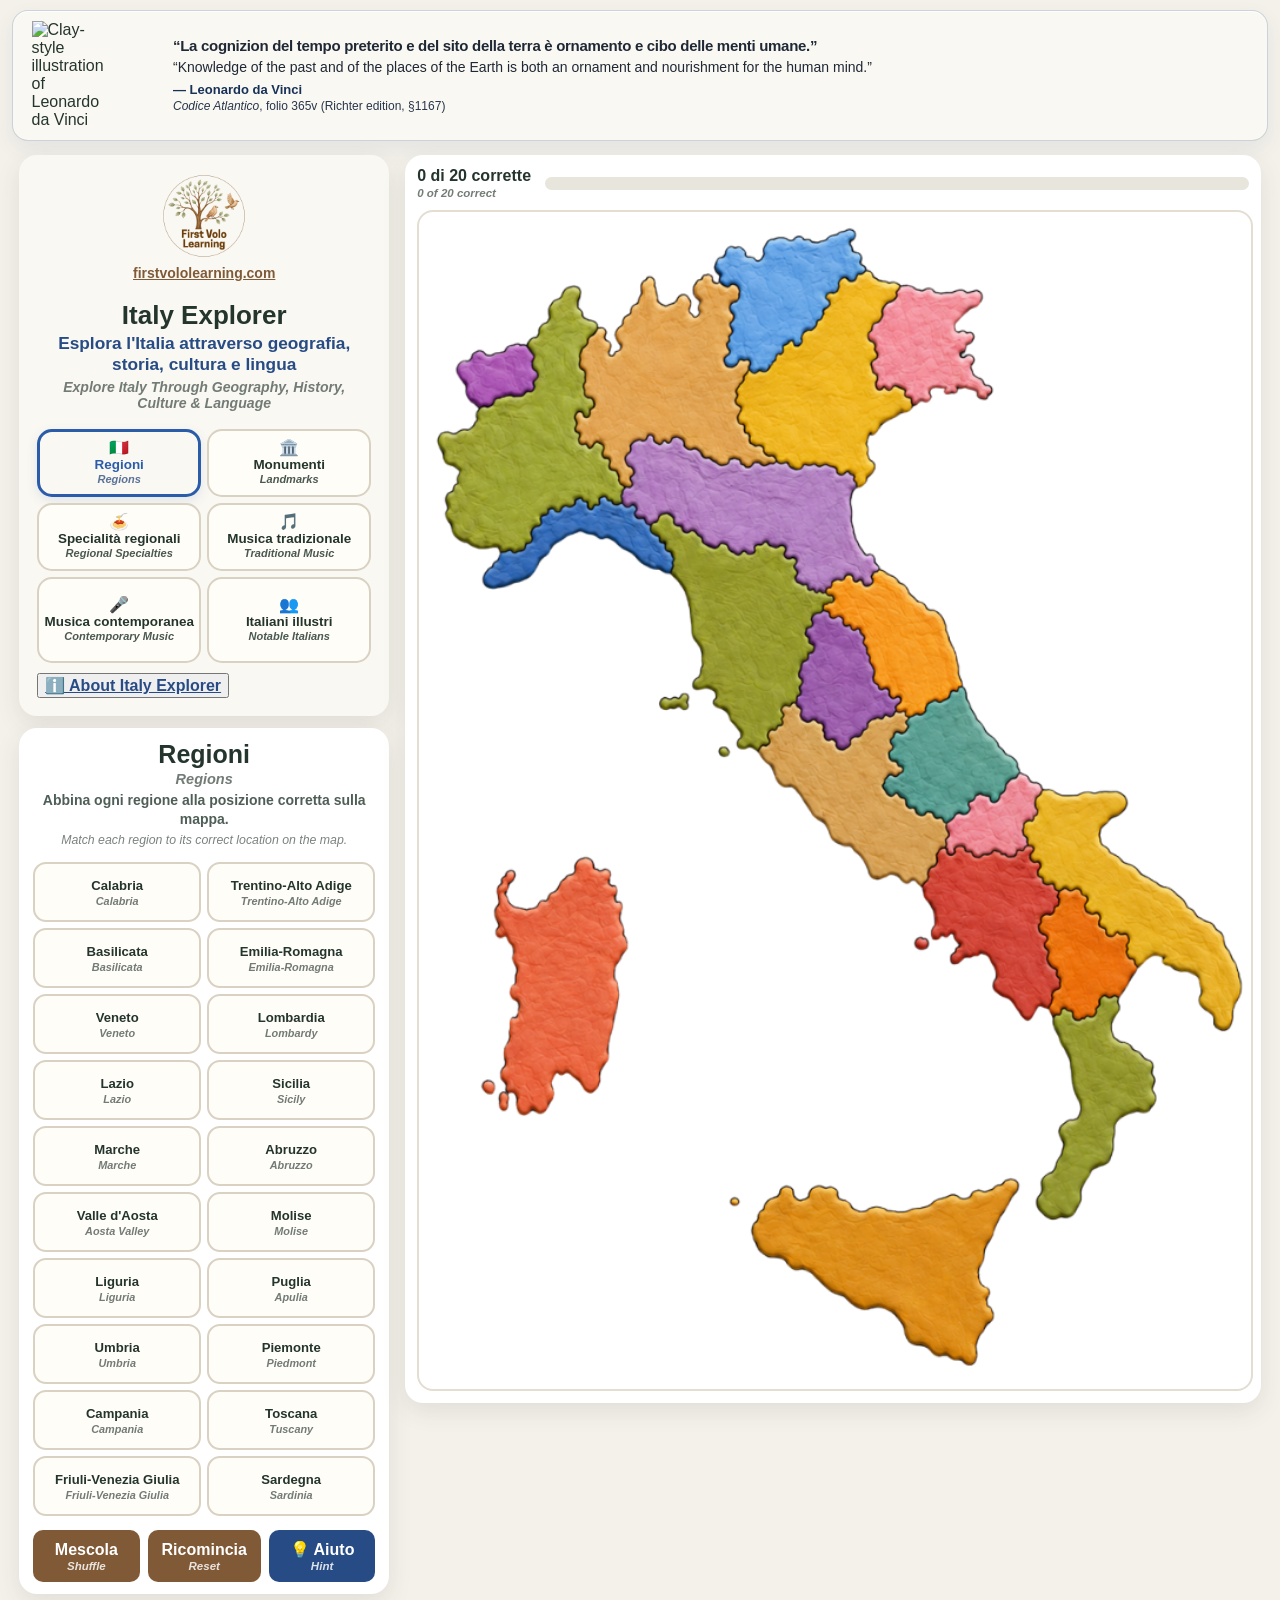
==== index.html @ c2f668a0 "Improve About modal and add new Italy Explorer landmarks" ====
<!DOCTYPE html>
<html lang="en">
<head>
  <meta charset="UTF-8">

  <meta
    name="viewport"
    content="width=device-width, initial-scale=1.0"
  >

<title>Italy Explorer</title>

  <link rel="stylesheet" href="style.css">
</head>

<body>

  <!-- Leonardo da Vinci Quote -->

  <section
    class="leonardo-quote"
    aria-labelledby="leonardoQuoteAuthor"
  >

    <div class="leonardo-quote-image">
      <img
        src="assets/quote/quote.png"
        alt="Clay-style illustration of Leonardo da Vinci"
      >
    </div>

    <blockquote class="leonardo-quote-text">

      <p class="leonardo-quote-italian">
        “La cognizion del tempo preterito e del sito della terra è ornamento e cibo delle menti umane.”
      </p>

      <p class="leonardo-quote-english">
        “Knowledge of the past and of the places of the Earth is both an ornament and nourishment for the human mind.”
      </p>

      <footer class="leonardo-quote-source">

        <cite id="leonardoQuoteAuthor">
          — Leonardo da Vinci
        </cite>

        <span>
          <em>Codice Atlantico</em>, folio 365v
          <span class="richter-reference">
            (Richter edition, §1167)
          </span>
        </span>

      </footer>

    </blockquote>

  </section>

  <main class="activity-layout">

    <aside class="control-panel">

      <header class="page-header">

        <img
          src="icons/logo.png"
          alt="First Volo Learning"
          class="logo"
        >

        <a
          href="https://firstvololearning.com"
          target="_blank"
          rel="noopener noreferrer"
          class="website-link"
        >
          firstvololearning.com
        </a>

<h1>Italy Explorer</h1>

<p class="subtitle">
<strong>Esplora l'Italia attraverso geografia, storia, cultura e lingua</strong>
<span>Explore Italy Through Geography, History, Culture &amp; Language</span>
</p>

        <div
          class="mode-buttons"
          aria-label="Scegli un'attività / Choose an activity"
        >

          <button
            class="mode-button active"
            data-mode="regions"
            type="button"
          >
            <span class="mode-icon" aria-hidden="true">🇮🇹</span>
            <strong>Regioni</strong>
            <span class="english-support">Regions</span>
          </button>

          <button
            class="mode-button"
            data-mode="landmarks"
            type="button"
          >
            <span class="mode-icon" aria-hidden="true">🏛️</span>
            <strong>Monumenti</strong>
            <span class="english-support">Landmarks</span>
          </button>

          <button
            class="mode-button"
            data-mode="foods"
            type="button"
          >
            <span class="mode-icon" aria-hidden="true">🍝</span>
            <strong>Specialità regionali</strong>
            <span class="english-support">Regional Specialties</span>
          </button>

          <button
  class="mode-button"
  data-mode="music"
  type="button"
>
<span class="mode-icon" aria-hidden="true">🎵</span>
  <strong>
    Musica tradizionale
  </strong>

  <span class="english-support">
    Traditional Music
  </span>
</button>

<a
  class="mode-button"
  href="contemporary-music.html"
>
<span class="mode-icon" aria-hidden="true">🎤</span>
  <strong>
    Musica contemporanea
  </strong>

  <span class="english-support">
    Contemporary Music
  </span>
</a>

          <a
  class="mode-button"
  href="people.html"
>
            <span class="mode-icon" aria-hidden="true">👥</span>
            <strong>Italiani illustri</strong>
            <span class="english-support">Notable Italians</span>
          </a>

        </div>
<button
  id="aboutButton"
  class="about-link"
  type="button"
>
  ℹ️ About Italy Explorer
</button>
      </header>

      <section class="name-panel">

        <h2 id="panelHeading">
          <strong>Regioni</strong>
          <span>Regions</span>
        </h2>

        <p
          id="instructions"
          class="instructions"
        >
          <strong>Abbina ogni regione alla posizione corretta sulla mappa.</strong>
          <span>Match each region to its correct location on the map.</span>
        </p>

        <div
          id="musicIntroduction"
          class="music-introduction"
          hidden
        >
          <span class="music-introduction-icon">🎵</span>

          <p>
<strong>
  Clicca su un italiano illustre per scoprire la sua regione,
  il suo ambito e i suoi contributi.
</strong>

<span>
  Click a notable Italian to learn about their region,
  field, and contributions.
</span>          </p>
        </div>

        <div
          id="cultureBox"
          class="culture-box"
          hidden
        >

          <div class="culture-title">
            🇮🇹 Focus regionale
            <span>Regional Spotlight</span>
          </div>

          <div
            id="cultureRegion"
            class="culture-region"
          >
          </div>

          <div class="culture-item">

            <div class="culture-item-heading">
              <span class="culture-bullet">•</span>

              <strong>
                Storia e cultura
                <span>Historic &amp; Cultural Highlight</span>
              </strong>
            </div>

            <div
              id="cultureHighlight"
              class="culture-highlight"
            >
            </div>

          </div>

          <div
            id="cultureLanguageSection"
            class="culture-item"
            hidden
          >

            <div class="culture-item-heading">
              <span class="culture-bullet">•</span>

              <strong>
                Lingue e dialetti
                <span>Languages &amp; Dialects</span>
              </strong>
            </div>

            <div
              id="cultureLanguage"
              class="culture-language"
            >
            </div>

          </div>

        </div>
<div
  id="tourismLinkSection"
  class="tourism-link-section"
  hidden
>

  <a
    id="tourismLink"
    class="tourism-link"
    href="#"
    target="_blank"
    rel="noopener noreferrer"
  >
    <strong id="tourismLinkItalian"></strong>
    <span id="tourismLinkEnglish"></span>
    <span aria-hidden="true">↗</span>
  </a>

  <a
    id="featuredArticleLink"
    class="tourism-link"
    href="#"
    target="_blank"
    rel="noopener noreferrer"
    hidden
  >
    <strong id="featuredArticleItalian">
      Leggi l'articolo
    </strong>

    <span id="featuredArticleEnglish">
      Read the featured article
    </span>

    <span aria-hidden="true">↗</span>
  </a>

  <small>
    Siti ufficiali del turismo
    <span>Official tourism resources</span>
  </small>

</div>
        <div
          id="regionCards"
          class="region-cards"
        >
        </div>

        <div
          id="gameButtons"
          class="button-row"
        >

          <button
            id="shuffleButton"
            type="button"
          >
            <strong>Mescola</strong>
            <span>Shuffle</span>
          </button>

          <button
            id="resetButton"
            type="button"
          >
            <strong>Ricomincia</strong>
            <span>Reset</span>
          </button>

          <button
            id="hintButton"
            class="hint-button"
            type="button"
          >
            <strong>💡 Aiuto</strong>
            <span>Hint</span>
          </button>

        </div>

      </section>

    </aside>

    <section class="map-panel">

      <div
        id="progressRow"
        class="progress-row"
      >

        <span id="progressText">
          <strong>0 di 20 corrette</strong>
          <span>0 of 20 correct</span>
        </span>

        <div class="progress-track">

          <div
            id="progressFill"
            class="progress-fill"
          >
          </div>

        </div>

      </div>

      <div
        id="mapBoard"
        class="map-board"
      >

        <img
          id="italyMap"
          src="assets/maps/italy.png"
          alt="Mappa delle regioni d'Italia / Map of the regions of Italy"
        >

        <div
          id="dropZones"
          class="drop-zones"
        >
        </div>

      </div>

    </section>

  </main>

  <div
    id="completionMessage"
    class="completion-message"
    hidden
  >

    <div class="completion-card">

      <div class="celebration">
        🎉
      </div>

      <h2>Fantastico!</h2>

      <p id="completionText">
        <strong>Hai trovato tutte le 20 regioni d'Italia!</strong>
        <span>You matched all 20 Italian regions!</span>
      </p>

      <button
        id="playAgainButton"
        type="button"
      >
        <strong>Gioca ancora!</strong>
        <span>Play Again</span>
      </button>

    </div>

  </div>

  <div
    id="musicModal"
    class="music-modal"
    role="dialog"
    aria-modal="true"
    aria-labelledby="musicModalRegion"
    hidden
  >

    <div class="music-modal-card">

      <button
        id="musicModalClose"
        class="music-modal-close"
        type="button"
        aria-label="Chiudi / Close music window"
      >
        ×
      </button>

<div class="music-modal-eyebrow">
  Musica tradizionale e popolare d'Italia
  <span>Traditional &amp; Folk Music of Italy</span>
</div>

      <h2 id="musicModalRegion"></h2>

      <div
        id="musicSongList"
        class="music-song-list"
      >
      </div>

      <p class="music-link-note">
        <strong>YouTube si apre in una nuova scheda. Gli insegnanti devono controllare i contenuti collegati prima di condividerli con gli studenti.</strong>
        <span>YouTube opens in a new tab. Teachers should preview linked content before sharing it with students.</span>
      </p>

    </div>

  </div>

  <div
    id="confettiContainer"
    class="confetti-container"
    aria-hidden="true"
  >
  </div>
<div
  id="aboutModal"
  class="about-modal"
  role="dialog"
  aria-modal="true"
  aria-labelledby="aboutModalTitle"
  hidden
>

  <div class="about-card">

    <button
      id="closeAbout"
      class="about-close"
      type="button"
      aria-label="Close"
    >
      ×
    </button>

    <h2 id="aboutModalTitle">
      🇮🇹 About Italy Explorer
    </h2>
<p>
  <strong>Italy Explorer</strong> is an interactive bilingual educational website that brings Italy to life through geography, history, culture, language, regional specialties, landmarks, music, notable people, and authentic tourism resources.
</p>

<h3>🗺️ Region Match</h3>

<p>
  Students drag each Italian region to its correct location on the map.
</p>

<p>
<strong>Need a little help?</strong> Select a region card and use the <strong>💡 Hint</strong> button to reveal a geographic clue.
</p>

<p><strong>After each correct match, students explore:</strong></p>

<ul>
  <li>Regione / Region</li>
  <li>Storia e cultura / Historic &amp; Cultural Highlight</li>
  <li>Lingue e dialetti / Languages &amp; Dialects</li>
  <li>Risorse ufficiali del turismo / Official Tourism Resources</li>
  <li>Articolo in evidenza / Featured Travel Article</li>
</ul>

<h3>🏛️ Landmarks</h3>

<p>
  Students match iconic Italian landmarks and natural wonders to the regions where they are located.
</p>

<p>
  Some regions feature multiple places to discover, including famous monuments and remarkable natural wonders.
</p>

<p>
  <strong>Need a little help?</strong> Select a landmark card and use the <strong>💡 Hint</strong> button to reveal the region where it is located.
</p>

<p><strong>After each correct match, students explore:</strong></p>

<ul>
  <li>Luogo di interesse / Place of Interest</li>
  <li>Storia e cultura / Historic &amp; Cultural Highlight</li>
  <li>Lingue e dialetti / Languages &amp; Dialects</li>
  <li>Sito ufficiale del turismo / Official Tourism Website</li>
</ul>

<h3>🍝 Regional Specialties</h3>

<p>
  Students match authentic regional foods to the regions where they originated.
</p>

<p>
  <strong>Need a little help?</strong> Select a specialty card and use the <strong>💡 Hint</strong> button to reveal the region where it originated.
</p>

<p><strong>After each correct match, students explore:</strong></p>

<ul>
  <li>Specialità regionale / Regional Specialty</li>
  <li>Storia e cultura / Historic &amp; Cultural Highlight</li>
  <li>Lingue e dialetti / Languages &amp; Dialects</li>
  <li>Risorse ufficiali sul cibo e turismo / Official Food &amp; Tourism Resources</li>
</ul>

<h3>🎵 Traditional Music</h3>

<p>
  Students select a region to explore its musical traditions.
</p>

<p><strong>Each region includes:</strong></p>

<ul>
  <li>Canzone tradizionale / Traditional Song</li>
  <li>Registrazione consigliata / Featured Recording</li>
  <li>Breve descrizione culturale / Brief Cultural Description</li>
  <li>Link YouTube / YouTube Links</li>
</ul>

<h3>🎤 Contemporary Music</h3>

<p>
Students discover contemporary artists from different Italian regions and explore today's Italian music scene.
</p>

<p><strong>Each artist includes:</strong></p>

<ul>
  <li>Artista / Artist</li>
  <li>Canzone / Song</li>
  <li>Breve descrizione / Brief Description</li>
  <li>Link YouTube / YouTube Links</li>
</ul>

<h3>👥 Notable Italians</h3>

<p>
  Students discover influential Italians from science, art, literature, music, sports, politics, and more.
</p>

<p><strong>Each profile includes:</strong></p>

<ul>
  <li>Nome / Name</li>
  <li>Regione / Region</li>
  <li>Ambito / Field</li>
  <li>Breve descrizione / Brief Description</li>
</ul>
<hr>

<h3>Created by First Volo Learning</h3>

<p>
Italy Explorer was designed to help learners explore the diversity of Italy's 20 regions through interactive bilingual activities that connect geography, language, history, culture, music, regional specialties, authentic tourism resources, and featured travel articles.</p>

<p>
 <strong>Note:</strong> Illustrations of landmarks, landscapes, and notable people are artistic interpretations intended for educational purposes and may not depict exact appearances or proportions.

</p>
  🌐
  <a
    href="https://firstvololearning.com"
    target="_blank"
    rel="noopener noreferrer"
  >
    firstvololearning.com
  </a>
</p>

<p>
  Version 1.0 • © First Volo Learning
</p>
  </div>

</div>

<div
  id="hintModal"
  class="hint-modal"
  role="dialog"
  aria-modal="true"
  aria-labelledby="hintModalTitle"
  hidden
>
  <div class="hint-modal-card">
    <button
      id="closeHintModal"
      class="hint-modal-close"
      type="button"
      aria-label="Chiudi / Close hint"
    >
      ×
    </button>

    <h2 id="hintModalTitle">
      💡 Aiuto
      <span>Hint</span>
    </h2>

    <p id="hintItalian"></p>
    <p id="hintEnglish" class="hint-english"></p>
  </div>
</div>

<script src="data/italy-data.js"></script>
<script src="script.js"></script>

</body>
</html>
---- style.css ----
Library
/
First Volo Learning
/
style.css


Library
/
style.css



* {
  box-sizing: border-box;
}

body {
  margin: 0;
  min-height: 100vh;
  font-family: Arial, Helvetica, sans-serif;
  color: #24352d;
  background: #f4f1ea;
}

button {
  font: inherit;
}

/* =========================
   Main layout
   ========================= */

.activity-layout {
  display: grid;
  grid-template-columns: 370px minmax(700px, 1fr);
  align-items: start;
  gap: 16px;
  width: min(1500px, 97%);
  margin: 12px auto;
}

.control-panel {
  display: flex;
  flex-direction: column;
  gap: 12px;
}

/* =========================
   Branding
   ========================= */

.page-header {
  padding: 16px 18px 18px;
  border-radius: 18px;
  background: #faf8f2;
  box-shadow: 0 8px 24px rgba(48, 54, 49, 0.1);
  text-align: left;
}

.page-header h1 {
  margin: 0 0 8px;
  font-size: clamp(26px, 2vw, 35px);
  line-height: 0.92;
  font-weight: 800;
}

.logo {
  display: block;
  width: 90px;
  margin: 0 auto 4px;
}

.subtitle {
  margin: 0 0 18px;
  color: #4f5e57;
  font-size: 1.05rem;
}

.website-link {
  position: relative;
  z-index: 5;
  display: block;
  width: fit-content;
  margin: 0 auto 20px;
  color: #805936;
  font-size: 14px;
  font-weight: 700;
  line-height: 1.2;
  text-decoration: underline;
}

.website-link:visited {
  color: #805936;
}

.website-link:hover {
  color: #65442a;
}

/* =========================
   Panels
   ========================= */

.map-panel,
.name-panel {
  min-width: 0;
  border-radius: 18px;
  background: white;
  box-shadow: 0 8px 24px rgba(48, 54, 49, 0.1);
}

.map-panel {
  padding: 12px;
}

.name-panel {
  padding: 12px 14px;
}

/* =========================
   Activity mode buttons
   ========================= */

.mode-buttons {
  display: grid;
  grid-template-columns: repeat(2, minmax(0, 1fr));
  gap: 6px;
  width: 100%;
}

.mode-button {
  min-width: 0;
  padding: 8px 4px;
  border: 2px solid #d9d1c2;
  border-radius: 15px;
  background: #fffdf8;
  color: #24352d;
  cursor: pointer;
  font-size: 0.84rem;
  font-weight: 800;
  white-space: nowrap;
}

.mode-button:hover {
  background: #eef4ff;
  border-color: #2A5CAA;
  transform: translateY(-1px);
}

.mode-button.active {
  background: #faf8f2 !important;
  border: 3px solid #2A5CAA !important;
  color: #2A5CAA !important;

  box-shadow: 0 4px 12px rgba(42, 92, 170, 0.12);
}

.mode-button.active .mode-icon {
  color: #2A5CAA !important;
}

.mode-button.active .english-support {
  color: #5a7299 !important;
  opacity: 1;
}

.mode-button.active .english-support {
  color: #5a7299;
  opacity: 1;
}
.mode-button {
  display: flex;
  align-items: center;
  justify-content: center;
  text-decoration: none;
}
/* =========================
   Progress bar
   ========================= */

.progress-row {
  display: flex;
  align-items: center;
  gap: 14px;
  margin-bottom: 10px;
  font-weight: 700;
}

.progress-track {
  flex: 1;
  height: 13px;
  overflow: hidden;
  border-radius: 999px;
  background: #e7e5dc;
}

.progress-fill {
  width: 0;
  height: 100%;
  border-radius: inherit;
  background: #5f8f6f;
  transition: width 0.3s ease;
}

/* =========================
   Map
   ========================= */

.map-board {
  position: relative;
  width: 100%;
  overflow: hidden;
  border: 2px solid #e4ded2;
  border-radius: 16px;
  background: white;
}

.map-board > img {
  display: block;
  width: 100%;
  height: auto;
  user-select: none;
  pointer-events: none;
}

.drop-zones {
  position: absolute;
  inset: 0;
}

.drop-zone {
  position: absolute;
  width: 8.5%;
  aspect-ratio: 1;
  transform: translate(-50%, -50%);
  border: 3px dashed transparent;
  border-radius: 50%;
  transition:
    background 0.2s ease,
    border-color 0.2s ease,
    transform 0.2s ease;
}
/* Larger targets for Landmark mode */

.map-board.landmarks-mode .drop-zone {
  width: 12.5%;
}
.drop-zone.drag-over {
  border-color: #315f45;
  background: rgba(89, 147, 107, 0.24);
  transform: translate(-50%, -50%) scale(1.12);
}

.drop-zone.correct {
  border: 3px solid #4f9565;
  background: rgba(80, 158, 103, 0.22);
}

.placed-label {
  position: absolute;
  left: 50%;
  top: 50%;
  max-width: 145px;
  transform: translate(-50%, -50%);
  padding: 5px 8px;
  border: 2px solid #315c44;
  border-radius: 9px;
  background: rgba(255, 255, 255, 0.94);
  box-shadow: 0 3px 8px rgba(0, 0, 0, 0.16);
  color: #234632;
  font-size: clamp(8px, 0.85vw, 12px);
  font-weight: 800;
  line-height: 1.1;
  text-align: center;
  pointer-events: none;
}
.drop-zone.correct {
  display: flex;
  flex-wrap: wrap;
  justify-content: center;
  align-items: center;
  gap: 3px;
}

.placed-landmark {
  position: static;
  transform: none;
  object-fit: contain;
  pointer-events: none;
}

.placed-landmark:first-child {
  flex: 0 0 100%;
  width: 68%;
}

.placed-landmark:not(:first-child) {
  width: 44%;
  margin-top: -14px;
}

/* =========================
   Activity content panel
   ========================= */

.name-panel h2 {
  margin: 0 0 4px;
  text-align: center;
  font-size: 25px;
}

.instructions {
  margin: 0 0 14px;
  color: #657269;
  text-align: center;
  font-size: 14px;
}

/* =========================
   Regional Spotlight
   ========================= */

.culture-box {
  position: relative;
  overflow: hidden;
  margin: 14px 0 18px;
  padding: 18px 16px 20px;
  border: 2px solid #e8c15a;
  border-radius: 18px;
  background:
    radial-gradient(
      circle at top center,
      rgba(255, 255, 255, 0.92) 0%,
      rgba(255, 255, 255, 0) 42%
    ),
    linear-gradient(
      180deg,
      #fffdf3 0%,
      #fff7db 55%,
      #fff2c9 100%
    );
  box-shadow:
    0 0 18px rgba(232, 193, 90, 0.28),
    0 7px 16px rgba(77, 59, 26, 0.12);
  text-align: center;
  transition:
    transform 0.25s ease,
    box-shadow 0.25s ease;
}

.culture-box::before {
  content: "";
  position: absolute;
  top: -42px;
  left: 50%;
  width: 180px;
  height: 90px;
  transform: translateX(-50%);
  border-radius: 50%;
  background: rgba(255, 255, 255, 0.52);
  filter: blur(12px);
  pointer-events: none;
}

.culture-box:hover {
  transform: translateY(-2px);
  box-shadow:
    0 0 25px rgba(232, 193, 90, 0.4),
    0 10px 22px rgba(77, 59, 26, 0.16);
}

.culture-box[hidden] {
  display: none;
}

.culture-item {
  margin-top: 16px;
  text-align: left;
}

.culture-item-heading {
  display: flex;
  align-items: flex-start;
  gap: 7px;
  margin-bottom: 6px;
  color: #7a5200;
  font-size: 1rem;
  line-height: 1.3;
}

.culture-item-heading strong {
  font-weight: 800;
}

.culture-bullet {
  flex: 0 0 auto;
  font-size: 1.2rem;
  font-weight: 900;
  line-height: 1.05;
}

.culture-highlight,
.culture-language {
  margin-left: 20px;
  padding: 0;
  border: none;
  border-radius: 0;
  background: none;
  box-shadow: none;
  color: #24352d;
  font-size: 0.98rem;
  font-weight: 400;
  line-height: 1.45;
  text-transform: none;
}

.culture-title {
  position: relative;
  margin: 0 0 10px;
  color: #946500;
  font-size: 1.05rem;
  font-weight: 800;
  letter-spacing: 0.01em;
}

.culture-region {
  position: relative;
  margin: 0 0 10px;
  color: #274b84;
  font-size: 1.45rem;
  font-weight: 800;
  line-height: 1.15;
}

/* Optional message shown before a spotlight is unlocked */

.culture-placeholder {
  position: relative;
  margin: 6px 0 0;
  color: #6e634e;
  font-size: 0.92rem;
  font-weight: 700;
  line-height: 1.4;
}

/* Brief visual pop when new spotlight content appears */

.culture-box.spotlight-reveal {
  animation: spotlightReveal 0.45s ease;
}

@keyframes spotlightReveal {
  0% {
    opacity: 0.4;
    transform: scale(0.96);
  }

  65% {
    transform: scale(1.025);
  }

  100% {
    opacity: 1;
    transform: scale(1);
  }
}

/* =========================
   Draggable cards
   ========================= */

.region-cards {
  display: grid;
  grid-template-columns: repeat(2, minmax(135px, 1fr));
  gap: 6px;
}

.region-card {
  display: flex;
  align-items: center;
  justify-content: center;
  min-height: 42px;
  padding: 7px;
  border: 2px solid #d9d1c2;
  border-radius: 13px;
  background: #fffdf8;
  cursor: grab;
  font-size: 12px;
  font-weight: 800;
  text-align: center;
  transition:
    transform 0.18s ease,
    opacity 0.18s ease,
    box-shadow 0.18s ease;
}

.region-card:hover {
  transform: translateY(-2px);
  box-shadow: 0 5px 12px rgba(0, 0, 0, 0.11);
}

.region-card:active {
  cursor: grabbing;
}

.region-card.dragging {
  opacity: 0.4;
  transform: scale(0.96);
}

.region-card.matched {
  display: none;
}

.card-image {
  display: block;
  width: 100%;
  height: 92px;
  object-fit: contain;
  pointer-events: none;
}

.card-label {
  display: block;
  margin-top: 5px;
  line-height: 1.15;
  text-align: center;
  pointer-events: none;
}

.region-card:has(.card-image) {
  min-height: 130px;
  padding: 7px;
  flex-direction: column;
}

/* =========================
   Buttons
   ========================= */

.button-row {
  display: flex;
  gap: 8px;
  margin-top: 14px;
}

.button-row button,
.completion-card button {
  flex: 1;
  padding: 10px 14px;
  border: 0;
  border-radius: 10px;
  background: #805936;
  color: white;
  cursor: pointer;
  font-weight: 800;
  transition:
    background 0.18s ease,
    transform 0.18s ease;
}

.button-row button:hover,
.completion-card button:hover {
  background: #65442a;
  transform: translateY(-1px);
}

/* =========================
   Incorrect-answer animation
   ========================= */

.wrong-shake {
  animation: wrongShake 0.35s ease;
}

@keyframes wrongShake {
  0%,
  100% {
    transform: translate(-50%, -50%);
  }

  25% {
    transform: translate(calc(-50% - 7px), -50%);
  }

  75% {
    transform: translate(calc(-50% + 7px), -50%);
  }
}

/* =========================
   Completion message
   ========================= */

.completion-message {
  position: fixed;
  inset: 0;
  z-index: 100;
  display: grid;
  place-items: center;
  padding: 20px;
  background: rgba(24, 34, 28, 0.62);
}

.completion-message[hidden] {
  display: none;
}

.completion-card {
  width: min(410px, 100%);
  padding: 34px;
  border-radius: 20px;
  background: white;
  box-shadow: 0 18px 55px rgba(0, 0, 0, 0.25);
  text-align: center;
}

.completion-card h2 {
  margin: 4px 0;
  font-size: 34px;
}

.celebration {
  font-size: 54px;
}

/* =========================
   Developer and debug tools
   ========================= */

.debug-zone {
  border-color: rgba(0, 0, 0, 0.45);
  background: rgba(255, 255, 255, 0.42);
}

.debug-zone::after {
  content: attr(data-debug);
  position: absolute;
  left: 50%;
  top: 50%;
  transform: translate(-50%, -50%);
  color: black;
  font-size: 10px;
  font-weight: 900;
}

.developer-zone {
  cursor: pointer;
}

.selected-zone {
  z-index: 20;
  border-color: #d52b1e !important;
  background: rgba(255, 255, 255, 0.7) !important;
  box-shadow:
    0 0 0 4px rgba(213, 43, 30, 0.28),
    0 0 18px rgba(213, 43, 30, 0.5);
}

/* =========================
   Tablet
   ========================= */

@media (max-width: 1050px) {
  .activity-layout {
    grid-template-columns: 350px minmax(650px, 1fr);
    width: min(1400px, 98%);
  }

  .page-header {
    text-align: center;
  }

  .logo {
    margin-bottom: 6px;
  }
}

/* =========================
   Smaller tablets
   ========================= */

@media (max-width: 850px) {
  .activity-layout {
    grid-template-columns: 1fr;
    width: min(760px, 96%);
  }

  .control-panel {
    display: grid;
    grid-template-columns: 1fr 1fr;
    align-items: start;
  }

  .map-panel {
    grid-row: 2;
  }

  .region-cards {
    grid-template-columns: repeat(3, minmax(100px, 1fr));
  }
}

/* =========================
   Phones
   ========================= */

@media (max-width: 600px) {
  .activity-layout {
    width: 100%;
    margin: 8px auto;
  }

  .control-panel {
    grid-template-columns: 1fr;
  }

  .page-header,
  .map-panel,
  .name-panel {
    padding: 12px;
    border-radius: 0;
  }

  .logo {
    width: 68px;
  }

  .page-header h1 {
    font-size: 30px;
  }

  .subtitle {
    font-size: 1rem;
  }

  .mode-buttons {
    grid-template-columns: 1fr;
  }

  .name-panel h2 {
    margin: 0 0 2px;
    font-size: 24px;
  }

  .culture-box {
    padding: 16px 12px 18px;
    border-radius: 16px;
  }

  .culture-title {
    font-size: 1rem;
  }

  .culture-region {
    font-size: 1.3rem;
  }

  .region-cards {
    grid-template-columns: repeat(2, minmax(0, 1fr));
  }

  .region-card {
    min-height: 42px;
    font-size: 12px;
  }

  .placed-label {
    padding: 3px 5px;
    font-size: 8px;
  }
}/* ========================================
   NOTABLE ITALIANS PAGE
======================================== */

.people-page {
  min-height: 100vh;
  margin: 0;
  background:
    linear-gradient(
      180deg,
      #f9fbff 0%,
      #ffffff 42%,
      #f5f8fc 100%
    );
  color: #24344d;
}

.site-header {
  display: flex;
  align-items: center;
  justify-content: space-between;
  gap: 1rem;

  width: min(1180px, calc(100% - 2rem));
  margin: 0 auto;
  padding: 1rem 0;
}

.back-link {
  color: #274b84;
  font-weight: 700;
  text-decoration: none;
}

.back-link:hover,
.back-link:focus-visible {
  text-decoration: underline;
}

.site-logo {
  width: 64px;
  height: auto;
}

.people-main {
  width: min(1180px, calc(100% - 2rem));
  margin: 0 auto;
  padding: 1.5rem 0 3rem;
}

.people-introduction {
  max-width: 760px;
  margin: 0 auto 2rem;
  text-align: center;
}

.eyebrow {
  margin: 0 0 0.4rem;
  color: #b75b4c;
  font-size: 0.85rem;
  font-weight: 800;
  letter-spacing: 0.12em;
  text-transform: uppercase;
}

.people-introduction h1 {
  margin: 0;
  color: #274b84;
  font-size: clamp(2.2rem, 6vw, 4rem);
  line-height: 1.05;
}

.people-introduction h2 {
  margin: 0.45rem 0 1rem;
  color: #5d6d83;
  font-size: clamp(1.25rem, 3vw, 1.75rem);
  font-weight: 700;
}

.people-description {
  margin: 0 auto;
  color: #526176;
  font-size: 1.05rem;
  line-height: 1.65;
}

.people-sheet-card {
  overflow: hidden;

  max-width: 900px;
  margin: 0 auto;
  padding: clamp(0.5rem, 2vw, 1.25rem);

  background: #ffffff;
  border: 1px solid #dfe6ef;
  border-radius: 24px;
  box-shadow:
    0 18px 45px rgba(39, 75, 132, 0.12);
}

.people-sheet {
  display: block;
  width: 100%;
  height: auto;
  border-radius: 16px;
}

.people-actions {
  display: flex;
  flex-wrap: wrap;
  justify-content: center;
  gap: 0.85rem;

  margin-top: 2rem;
}

.primary-button,
.secondary-button {
  display: inline-flex;
  align-items: center;
  justify-content: center;

  min-height: 48px;
  padding: 0.8rem 1.2rem;

  border-radius: 12px;
  font: inherit;
  font-weight: 800;
  text-decoration: none;
}

.primary-button {
  color: #ffffff;
  background: #274b84;
  border: 2px solid #274b84;
}

.primary-button:hover,
.primary-button:focus-visible {
  background: #1e3d6d;
}

.secondary-button {
  color: #68758a;
  background: #edf1f6;
  border: 2px solid #d8e0ea;
  cursor: not-allowed;
}

.site-footer {
  padding: 1.5rem 1rem 2rem;
  color: #6a7688;
  text-align: center;
}

@media (max-width: 600px) {
  .site-header {
    align-items: flex-start;
  }

  .site-logo {
    width: 50px;
  }

  .people-main {
    width: min(100% - 1rem, 1180px);
    padding-top: 0.75rem;
  }

  .people-sheet-card {
    padding: 0.35rem;
    border-radius: 14px;
  }

  .people-sheet {
    border-radius: 10px;
  }

  .people-actions {
    flex-direction: column;
  }

  .primary-button,
  .secondary-button {
    width: 100%;
    box-sizing: border-box;
  }
}
#peopleSheet {
  width: 100%;
  max-width: 780px;
  height: auto;
  margin: 0 auto;
  object-fit: contain;
}

#peopleSheet[hidden] {
  display: none;
}

/* Phones */

@media (max-width: 600px) {
  .site-header {
    align-items: flex-start;
  }

  .site-logo {
    width: 50px;
  }

  .people-main {
    width: min(100% - 1rem, 1180px);
    padding-top: 0.75rem;
  }

  .people-sheet-card {
    padding: 0.35rem;
    border-radius: 14px;
  }

  .people-board {
  position: relative;
  width: 100%;
  margin: 0 auto;
  overflow: hidden;
  border-radius: 16px;
}

.people-zones {
  position: absolute;
  inset: 0;
}

  .person-click-zone {
    border-width: 2px;
    border-radius: 6px;
  }

  .people-actions {
    flex-direction: column;
  }

  .primary-button,
  .secondary-button {
    width: 100%;
  }

  .person-modal {
    padding: 12px;
  }

  .person-modal-card {
    width: 100%;
    max-height: calc(100vh - 24px);
    padding: 26px 22px;
    border-radius: 17px;
  }

  .person-detail {
    grid-template-columns: 1fr;
    gap: 3px;
  }
}
/* ========================================
   NOTABLE ITALIANS PAGE
   ======================================== */

.people-page {
  min-height: 100vh;
  margin: 0;
  background:
    linear-gradient(
      180deg,
      #f9fbff 0%,
      #ffffff 42%,
      #f5f8fc 100%
    );
  color: #24344d;
}

.people-page.modal-open {
  overflow: hidden;
}

/* Header */

.site-header {
  display: flex;
  align-items: center;
  justify-content: space-between;
  gap: 1rem;
  width: min(1180px, calc(100% - 2rem));
  margin: 0 auto;
  padding: 1rem 0;
}

.back-link {
  color: #274b84;
  font-weight: 700;
  text-decoration: none;
}

.back-link:hover,
.back-link:focus-visible {
  text-decoration: underline;
}

.site-logo {
  display: block;
  width: 64px;
  height: auto;
}

/* Page content */

.people-main {
  width: min(1180px, calc(100% - 2rem));
  margin: 0 auto;
  padding: 1.5rem 0 3rem;
}

.people-introduction {
  max-width: 760px;
  margin: 0 auto 2rem;
  text-align: center;
}

.eyebrow {
  margin: 0 0 0.4rem;
  color: #b75b4c;
  font-size: 0.85rem;
  font-weight: 800;
  letter-spacing: 0.12em;
  text-transform: uppercase;
}

.people-introduction h1 {
  margin: 0;
  color: #274b84;
  font-size: clamp(2.2rem, 6vw, 4rem);
  line-height: 1.05;
}

.people-introduction h2 {
  margin: 0.45rem 0 1rem;
  color: #5d6d83;
  font-size: clamp(1.25rem, 3vw, 1.75rem);
  font-weight: 700;
}

.people-description {
  margin: 0 auto;
  color: #526176;
  font-size: 1.05rem;
  line-height: 1.65;
}

/* People illustration */

.people-sheet-card {
  max-width: 900px;
  margin: 0 auto;
  padding: clamp(0.5rem, 2vw, 1.25rem);
  border: 1px solid #dfe6ef;
  border-radius: 24px;
  background: #ffffff;
  box-shadow:
    0 18px 45px rgba(39, 75, 132, 0.12);
}

.people-board {
  position: relative;
  width: 100%;
  margin: 0 auto;
  overflow: hidden;
  border-radius: 16px;
}

.people-sheet {
  display: block;
  width: 100%;
  height: auto;
  user-select: none;
  pointer-events: none;
}

/* Invisible clickable grid */

.person-click-zone {
  position: absolute;

  appearance: none;
  padding: 0;

  border: 3px solid transparent;
  border-radius: 12px;

  background: transparent;
  cursor: pointer;

  transition:
    border-color 0.18s ease,
    background 0.18s ease,
    box-shadow 0.18s ease,
    transform 0.18s ease;
}

.person-click-zone:hover {
  border-color: rgba(39, 75, 132, 0.8);
  background: rgba(255, 255, 255, 0.18);
  box-shadow:
    inset 0 0 0 2px rgba(255, 255, 255, 0.72);
}

.person-click-zone:focus-visible {
  z-index: 3;
  border-color: #274b84;
  background: rgba(255, 255, 255, 0.24);
  box-shadow:
    inset 0 0 0 3px #ffffff,
    0 0 0 3px rgba(39, 75, 132, 0.35);
  outline: none;
}

.person-click-zone:active {
  transform: scale(0.98);
}

/* Page buttons */

.people-actions {
  display: flex;
  flex-wrap: wrap;
  justify-content: center;
  gap: 0.85rem;
  margin-top: 2rem;
}

.primary-button,
.secondary-button {
  display: inline-flex;
  align-items: center;
  justify-content: center;
  min-height: 48px;
  padding: 0.8rem 1.2rem;
  border-radius: 12px;
  font: inherit;
  font-weight: 800;
  text-decoration: none;
}

.primary-button {
  border: 2px solid #274b84;
  background: #274b84;
  color: #ffffff;
}

.primary-button:hover,
.primary-button:focus-visible {
  background: #1e3d6d;
}

.secondary-button {
  border: 2px solid #d8e0ea;
  background: #edf1f6;
  color: #68758a;
  cursor: not-allowed;
}

/* Footer */

.site-footer {
  padding: 1.5rem 1rem 2rem;
  color: #6a7688;
  text-align: center;
}

/* Person popup */

.person-modal {
  position: fixed;
  inset: 0;
  z-index: 1000;
  display: grid;
  place-items: center;
  overflow-y: auto;
  padding: 24px;
  background: rgba(20, 32, 48, 0.72);
}

.person-modal[hidden] {
  display: none;
}

.person-modal-card {
  position: relative;
  width: min(92vw, 540px);
  max-height: calc(100vh - 48px);
  overflow-y: auto;
  padding: 34px;
  border: 2px solid #dfe6ef;
  border-radius: 22px;
  background: #ffffff;
  box-shadow:
    0 18px 55px rgba(0, 0, 0, 0.32);
}

.person-modal-category {
  margin: 0 48px 8px 0;
  color: #b75b4c;
  font-size: 0.82rem;
  font-weight: 800;
  letter-spacing: 0.08em;
  text-transform: uppercase;
}

.person-modal-card h2 {
  margin: 0 48px 24px 0;
  color: #274b84;
  font-size: clamp(1.7rem, 5vw, 2.25rem);
  line-height: 1.15;
}

.person-modal-close {
  position: absolute;
  top: 12px;
  right: 14px;
  display: grid;
  place-items: center;
  width: 42px;
  height: 42px;
  padding: 0;
  border: 0;
  border-radius: 50%;
  background: #edf2f8;
  color: #274b84;
  cursor: pointer;
  font-size: 2rem;
  line-height: 1;
}

.person-modal-close:hover,
.person-modal-close:focus-visible {
  background: #dfe8f3;
  outline: 3px solid rgba(39, 75, 132, 0.25);
}

.person-detail {
  display: grid;
  grid-template-columns: 92px 1fr;
  gap: 12px;
  margin-bottom: 14px;
  line-height: 1.5;
}

.person-detail-label {
  color: #274b84;
  font-weight: 800;
}

.person-blurb {
  margin: 24px 0 0;
  padding-top: 22px;
  border-top: 1px solid #d8dee8;
  color: #34445a;
  font-size: 1.05rem;
  line-height: 1.68;
}

/* Phones */

@media (max-width: 600px) {
  .site-header {
    align-items: flex-start;
  }

  .site-logo {
    width: 50px;
  }

  .people-main {
    width: min(100% - 1rem, 1180px);
    padding-top: 0.75rem;
  }

  .people-sheet-card {
    padding: 0.35rem;
    border-radius: 14px;
  }

  .people-board {
    border-radius: 10px;
  }

  .person-click-zone {
    border-width: 2px;
    border-radius: 6px;
  }

  .people-actions {
    flex-direction: column;
  }

  .primary-button,
  .secondary-button {
    width: 100%;
  }

  .person-modal {
    padding: 12px;
  }

  .person-modal-card {
    width: 100%;
    max-height: calc(100vh - 24px);
    padding: 26px 22px;
    border-radius: 17px;
  }

  .person-detail {
    grid-template-columns: 1fr;
    gap: 3px;
  }
}


.person-click-zone.dev {
  border: 2px solid red !important;
  background: rgba(255,0,0,.15) !important;
}

.person-click-zone.dev::after {
  content: attr(data-label);
  position: absolute;
  top: 2px;
  left: 2px;
  padding: 2px 5px;
  border-radius: 4px;
  background: white;
  color: red;
  font-size: 12px;
  font-weight: 700;
}

.person-click-zone.selected-zone {
  z-index: 10;
  border: 3px solid lime !important;
  background: rgba(0, 255, 0, 0.15) !important;
}


/* ========================================
   MUSIC MAP MODE
   ======================================== */

.people-mode-link {
  grid-column: 1 / -1;
}

.music-introduction {
  margin: 14px 0 4px;
  padding: 18px 16px;
  border: 2px solid #d9d1c2;
  border-radius: 16px;
  background: #fffdf8;
  color: #3e5047;
  text-align: center;
}

.music-introduction[hidden] {
  display: none;
}

.music-introduction-icon {
  display: block;
  margin-bottom: 6px;
  font-size: 2rem;
}

.music-introduction p {
  margin: 0;
  font-size: 0.98rem;
  line-height: 1.5;
}

.map-board.music-mode {
  box-shadow:
    inset 0 0 0 4px rgba(128, 89, 54, 0.08);
}

.drop-zone.music-zone {
  display: grid;
  place-items: center;

  width: 6.5%;
  aspect-ratio: 1;
  border-radius: 50%;

  border: 2px solid #d8cfbf;
  background: #fffdf8;
  box-shadow: 0 3px 10px rgba(0,0,0,.18);

  cursor: pointer;

  transition:
    transform .18s ease,
    box-shadow .18s ease,
    border-color .18s ease,
    background .18s ease;
}

.drop-zone.music-zone::after {
  content: "🎵";

  color: #805936;
  font-size: clamp(15px, 1.5vw, 24px);
  line-height: 1;

  opacity: 1;
  transform: none;

  transition: transform .18s ease;
}

.drop-zone.music-zone:hover,
.drop-zone.music-zone:focus-visible {
  border-color: #805936;
  background: #ffffff;

  box-shadow:
    0 0 0 4px rgba(128,89,54,.15),
    0 6px 16px rgba(0,0,0,.22);

  transform:
    translate(-50%, -50%)
    scale(1.12);

  outline: none;
}

.drop-zone.music-zone:hover::after,
.drop-zone.music-zone:focus-visible::after {
  transform: scale(1.08);
}

.drop-zone.music-zone:hover,
.drop-zone.music-zone:focus-visible {
  z-index: 20;
  border-color: #805936;
background: rgba(255, 248, 226, .75);
box-shadow:
  0 0 0 5px rgba(243,194,58,.30),
  0 6px 18px rgba(0,0,0,.28);
  outline: none;
  transform: translate(-50%, -50%) scale(1.08);
}

.music-modal {
  position: fixed;
  inset: 0;
  z-index: 1200;
  display: grid;
  place-items: center;
  overflow-y: auto;
  padding: 24px;
  background: rgba(25, 31, 27, 0.72);
}

.music-modal[hidden] {
  display: none;
}

.music-modal-card {
  position: relative;
  width: min(92vw, 650px);
  max-height: calc(100vh - 48px);
  overflow-y: auto;
  padding: 34px;
  border: 2px solid #e2d8c8;
  border-radius: 22px;
  background:
    linear-gradient(
      180deg,
      #fffefb 0%,
      #fffaf0 100%
    );
  box-shadow:
    0 20px 65px rgba(0, 0, 0, 0.34);
}

.music-modal-close {
  position: absolute;
  top: 12px;
  right: 14px;
  display: grid;
  place-items: center;
  width: 42px;
  height: 42px;
  padding: 0;
  border: 0;
  border-radius: 50%;
  background: #eee7dc;
  color: #805936;
  cursor: pointer;
  font-size: 2rem;
  line-height: 1;
}

.music-modal-close:hover,
.music-modal-close:focus-visible {
  background: #e3d8c8;
  outline: 3px solid rgba(128, 89, 54, 0.22);
}

.music-modal-eyebrow {
  margin: 0 52px 7px 0;
  color: #a85b4f;
  font-size: 0.82rem;
  font-weight: 900;
  letter-spacing: 0.08em;
  text-transform: uppercase;
}

.music-modal-card h2 {
  margin: 0 52px 22px 0;
  color: #274b84;
  font-size: clamp(1.9rem, 5vw, 2.65rem);
  line-height: 1.08;
}

.music-song-list {
  display: grid;
  gap: 14px;
}

.music-song {
  padding: 17px;
  border: 1px solid #e3d9ca;
  border-radius: 16px;
  background: white;
  box-shadow: 0 5px 14px rgba(67, 55, 42, 0.08);
}

.music-song-title {
  margin: 0 0 6px;
  color: #24352d;
  font-size: 1.18rem;
  line-height: 1.25;
}

.music-song-recording {
  margin: 0 0 9px;
  color: #805936;
  font-size: 0.94rem;
  font-weight: 800;
}

.music-song-description {
  margin: 0 0 13px;
  color: #4d5d55;
  font-size: 0.96rem;
  line-height: 1.52;
}

.music-youtube-link {
  display: inline-flex;
  align-items: center;
  justify-content: center;
  min-height: 42px;
  padding: 9px 14px;
  border-radius: 10px;
  background: #805936;
  color: white;
  font-weight: 800;
  text-decoration: none;
}

.music-youtube-link:hover,
.music-youtube-link:focus-visible {
  background: #65442a;
  outline: 3px solid rgba(128, 89, 54, 0.22);
}

.music-link-note {
  margin: 20px 0 0;
  color: #6b746f;
  font-size: 0.8rem;
  line-height: 1.45;
}

body.music-modal-open {
  overflow: hidden;
}

@media (max-width: 600px) {
  .people-mode-link {
    grid-column: auto;
  }

  .music-modal {
    padding: 10px;
  }

  .music-modal-card {
    width: 100%;
    max-height: calc(100vh - 20px);
    padding: 26px 18px;
    border-radius: 17px;
  }

  .music-song {
    padding: 14px;
  }

  .drop-zone.music-zone {
    width: 11%;
  }
}
/* ========================================
   BILINGUAL ITALIAN / ENGLISH INTERFACE
   ======================================== */

.page-header h1 {
  margin-bottom: 4px;
  color: #24352d;
  text-align: center;
  line-height: 1.05;
}

.english-title {
  margin: 0 0 14px;
  color: #6b746f;
  font-size: 0.92rem;
  font-style: italic;
  font-weight: 600;
  text-align: center;
}

.subtitle {
  text-align: center;
}

.subtitle strong,
.subtitle span {
  display: block;
}

.subtitle strong {
  color: #274b84;
  font-size: 1.08rem;
  line-height: 1.25;
}

.subtitle span {
  margin-top: 3px;
  color: #737b77;
  font-size: 0.88rem;
  font-style: italic;
  font-weight: 600;
}

.mode-button {
  flex-direction: column;
  gap: 1px;
  min-height: 68px;
  padding: 7px 5px;
  line-height: 1.08;
  white-space: normal;
}

.mode-button strong {
  display: block;
  font-size: 0.84rem;
}

.mode-button .mode-icon {
  display: block;
  margin-bottom: 1px;
  font-size: 1rem;
  line-height: 1;
}

.english-support,
.mode-button .english-support {
  display: block;
  font-size: 0.69rem;
  font-style: italic;
  font-weight: 600;
  opacity: 0.82;
}

.name-panel h2 strong,
.name-panel h2 span,
.instructions strong,
.instructions span,
.music-introduction p strong,
.music-introduction p span,
.completion-card p strong,
.completion-card p span,
.music-link-note strong,
.music-link-note span,
.music-modal-eyebrow span {
  display: block;
}

.name-panel h2 strong {
  color: #24352d;
}

.name-panel h2 span {
  margin-top: 2px;
  color: #737b77;
  font-size: 0.58em;
  font-style: italic;
  font-weight: 600;
}

.instructions strong {
  color: #4f5e57;
  line-height: 1.35;
}

.instructions span {
  margin-top: 3px;
  color: #7a827e;
  font-size: 0.88em;
  font-style: italic;
  line-height: 1.35;
}

.music-introduction p strong {
  color: #35473e;
}

.music-introduction p span {
  margin-top: 5px;
  color: #68736d;
  font-size: 0.88rem;
  font-style: italic;
}

.culture-title span {
  display: block;
  margin-top: 2px;
  color: #887b5b;
  font-size: 0.75rem;
  font-style: italic;
  font-weight: 600;
}

.culture-item-heading strong span {
  display: block;
  margin-top: 1px;
  color: #8b7950;
  font-size: 0.77rem;
  font-style: italic;
  font-weight: 600;
}

.bilingual-region-card {
  flex-direction: column;
  gap: 2px;
}

.region-name-italian {
  display: block;
  color: #24352d;
  font-size: 0.82rem;
  line-height: 1.15;
}

.region-name-english {
  display: block;
  color: #737b77;
  font-size: 0.68rem;
  font-style: italic;
  font-weight: 600;
  line-height: 1.15;
}

.placed-label strong,
.placed-label span {
  display: block;
}

.placed-label span {
  margin-top: 1px;
  color: #66736b;
  font-size: 0.78em;
  font-style: italic;
  font-weight: 600;
}

.button-row button,
.completion-card button {
  display: flex;
  flex-direction: column;
  align-items: center;
  justify-content: center;
  gap: 1px;
}

.button-row button strong,
.completion-card button strong {
  display: block;
}

.button-row button span,
.completion-card button span {
  display: block;
  font-size: 0.72rem;
  font-style: italic;
  font-weight: 600;
  opacity: 0.84;
}

#progressText {
  min-width: 112px;
  line-height: 1.15;
}

#progressText strong,
#progressText span {
  display: block;
}

#progressText span {
  margin-top: 2px;
  color: #747c77;
  font-size: 0.72rem;
  font-style: italic;
  font-weight: 600;
}

.completion-card p strong {
  color: #35473e;
  font-size: 1.05rem;
  line-height: 1.4;
}

.completion-card p span {
  margin-top: 6px;
  color: #727b76;
  font-size: 0.9rem;
  font-style: italic;
  line-height: 1.4;
}

.music-modal-eyebrow span {
  margin-top: 2px;
  color: #8b7d75;
  font-size: 0.84em;
  font-style: italic;
  letter-spacing: normal;
  text-transform: none;
}

.music-link-note span {
  margin-top: 4px;
  font-style: italic;
}

.music-youtube-link {
  flex-direction: column;
  line-height: 1.15;
}

.music-youtube-link strong,
.music-youtube-link span {
  display: block;
}

.music-youtube-link span {
  margin-top: 1px;
  font-size: 0.72rem;
  font-style: italic;
  font-weight: 600;
  opacity: 0.84;
}

.music-song-list > p span {
  display: block;
  margin-top: 4px;
  color: #727b76;
  font-size: 0.88rem;
  font-style: italic;
}

@media (max-width: 600px) {
  .mode-button {
    min-height: 62px;
  }

  .page-header h1 {
    font-size: 28px;
  }

  .region-name-italian {
    font-size: 0.78rem;
  }

  .region-name-english {
    font-size: 0.64rem;
  }
}
/* ==================================================
   CONTEMPORARY MUSIC PAGE
================================================== */

.music-region-zone {
  display: grid;
  place-items: center;
  border: 2px solid transparent;
  border-radius: 50%;
  background: transparent;
  cursor: pointer;
}

.music-region-zone::after {
content: "🎵";
  display: grid;
  place-items: center;
  width: 26px;
  height: 26px;
  border-radius: 50%;
  background: rgba(128, 89, 54, 0.9);
  color: white;
  font-size: 15px;
  font-weight: 800;
opacity: 1;
transform: scale(1);
  transition:
    opacity 0.18s ease,
    transform 0.18s ease;
}

.music-region-zone:hover,
.music-region-zone:focus-visible {
  border-color: rgba(128, 89, 54, 0.65);
  background: rgba(255, 250, 232, 0.4);
  outline: none;
}

.music-region-zone:hover::after,
.music-region-zone:focus-visible::after {
  opacity: 1;
  transform: scale(1);
}

.artist-card h3 {
  margin-bottom: 6px;
}

.music-artist-location {
  margin: 0 0 12px;
  color: #5c675f;
  font-weight: 700;
}

.music-song-detail {
  margin: 8px 0;
}

.music-song-detail strong,
.music-song-detail span {
  display: inline;
  margin-right: 5px;
}

.music-song-detail span {
  color: #6a746d;
  font-size: 0.9em;
  font-style: italic;
}

.music-song-section {
  margin-top: 16px;
}

.music-song-section h4 {
  margin: 0 0 8px;
}

.music-song-section h4 span {
  display: block;
  color: #6a746d;
  font-size: 0.82em;
  font-style: italic;
  font-weight: 500;
}

.music-song-links {
  margin: 0;
  padding-left: 22px;
}

.music-song-links li {
  margin: 8px 0;
}

.music-song-links a {
  font-weight: 700;
  text-underline-offset: 3px;
}

#musicModalRegion span {
  display: block;
  margin-top: 3px;
  color: #6a746d;
  font-size: 0.5em;
  font-style: italic;
}
.mode-buttons {
  grid-template-columns: repeat(2, minmax(0, 1fr));
}

.mode-button {
  text-decoration: none;
}

.mode-button:link,
.mode-button:visited {
  color: inherit;
}
/* =========================
   Official tourism link
   ========================= */

.tourism-link-section {
  margin-top: 18px;
  padding-top: 16px;
  border-top: 1px solid rgba(148, 101, 0, 0.2);
  text-align: center;
}

.tourism-link-section[hidden],
.tourism-link[hidden] {
  display: none;
}

.tourism-link + .tourism-link {
  margin-top: 10px;
}

.tourism-link {
  display: flex;
  flex-direction: column;
  align-items: center;
  gap: 4px;
  padding: 12px 14px;
  border: 2px solid #274b84;
  border-radius: 16px;
  background: #274b84;
  color: white;
  text-decoration: none;
  text-align: center;
  transition:
    background 0.18s ease,
    transform 0.18s ease;
}

.tourism-link:hover,
.tourism-link:focus-visible {
  background: #1e3d6d;
  transform: translateY(-1px);
}

.tourism-link strong {
  font-size: 0.95rem;
}

.tourism-link > span {
  font-size: 0.8rem;
}

.tourism-link-section small {
  display: block;
  margin-top: 7px;
  color: #6e634e;
  font-size: 0.72rem;
  line-height: 1.3;
}

.tourism-link-section small span {
  display: block;
}

#featuredArticleEnglish {
  font-size: 0.92rem;
  font-weight: 500;
  line-height: 1.3;
}
/* ========================================
   ABOUT MODAL
   ======================================== */

.about-link {
  display: inline-block;
  margin: 10px auto 0;
  color: #274b84;
  font-weight: 800;
  text-decoration: underline;
  cursor: pointer;
}

.about-link:hover {
  color: #1e3d6d;
}

.about-modal {
  position: fixed;
  inset: 0;
  z-index: 1500;
  display: grid;
  place-items: center;
  padding: 24px;
  background: rgba(20,32,48,.72);
}

.about-modal[hidden]{
  display:none;
}

.about-card{
  position:relative;
  width:min(900px,95vw);
  max-height:90vh;
  overflow-y:auto;

  padding:34px;

  border-radius:22px;
  background:white;
  box-shadow:0 18px 55px rgba(0,0,0,.3);
}

.about-close {
  position: sticky;
  top: 14px;
  z-index: 10;

  display: block;
  margin-left: auto;
  margin-bottom: -42px;

  width: 42px;
  height: 42px;

  border: none;
  border-radius: 50%;
  background: #edf2f8;

  font-size: 2rem;
  color: #274b84;

  cursor: pointer;
}

.about-card h2{
  margin-top:0;
  color:#274b84;
}

.about-card h3{
  margin-top:28px;
  color:#805936;
}

.about-card ul{
  margin-top:8px;
  margin-bottom:18px;
}

.about-footer{
  margin-top:34px;
  padding-top:18px;
  border-top:1px solid #ddd;
  text-align:center;
  color:#666;
  font-size:.9rem;
}

.about-footer a{
  color:#274b84;
  font-weight:700;
}
/* ==================================================
   EXPLORE ITALY — FINAL MOBILE OVERRIDES
   Keep this at the very bottom of style.css
================================================== */

@media (max-width: 850px) {

  body {
    overflow-x: hidden;
  }

  .activity-layout {
    display: flex;
    flex-direction: column;
    width: min(760px, 100%);
    margin: 8px auto;
    padding: 0 10px;
  }

  .control-panel {
    display: contents;
  }

  /*
    Header first, map second, information/cards third.
  */

  .page-header {
    order: 1;
  }

  .map-panel {
    order: 2;
    width: 100%;
  }

  .name-panel {
    order: 3;
    width: 100%;
  }

  .page-header,
  .map-panel,
  .name-panel {
    box-sizing: border-box;
  }

  .map-board {
    width: 100%;
    max-width: 720px;
    margin: 0 auto;
  }

  .map-board > img {
    width: 100%;
    height: auto;
  }

  /*
    Keep the six activity choices compact:
    three buttons per row on tablets.
  */

  .mode-buttons {
    grid-template-columns: repeat(3, minmax(0, 1fr));
    gap: 7px;
  }

  .mode-button {
    min-width: 0;
    min-height: 66px;
    padding: 7px 4px;
    white-space: normal;
    overflow-wrap: anywhere;
  }

  .mode-button strong {
    font-size: 0.78rem;
  }

  .mode-button .english-support {
    font-size: 0.63rem;
  }

  /*
    Region and activity cards.
  */

  .region-cards {
    grid-template-columns: repeat(3, minmax(0, 1fr));
    gap: 7px;
  }

  .region-card {
    min-width: 0;
  }

  .card-image {
    width: 100%;
    height: auto;
    aspect-ratio: 1;
    object-fit: contain;
  }

  /*
    Buttons below the activity cards.
  */

  .button-row {
    display: grid;
    grid-template-columns: repeat(2, minmax(0, 1fr));
    gap: 8px;
  }

  .button-row button {
    width: 100%;
    min-width: 0;
  }
}


/* ==================================================
   EXPLORE ITALY — PHONES
================================================== */

@media (max-width: 600px) {

  .activity-layout {
    width: 100%;
    margin: 0;
    padding: 0;
  }

  .page-header,
  .map-panel,
  .name-panel {
    width: 100%;
    padding: 12px;
    border-radius: 0;
  }

  .page-header {
    text-align: center;
  }

  .logo {
    width: 68px;
  }

  .website-link {
    margin-bottom: 12px;
  }

  .page-header h1 {
    font-size: 28px;
    line-height: 1.05;
  }

  .english-title {
    margin-bottom: 10px;
    font-size: 0.82rem;
  }

  .subtitle {
    margin-bottom: 14px;
  }

  .subtitle strong {
    font-size: 0.95rem;
  }

  .subtitle span {
    font-size: 0.78rem;
  }

  /*
    Override your earlier one-column mobile rule.
    Six buttons become three rows of two.
  */

  .mode-buttons {
    grid-template-columns: repeat(2, minmax(0, 1fr));
    gap: 7px;
  }

  .mode-button {
    min-height: 64px;
    padding: 7px 3px;
  }

  .mode-button .mode-icon {
    font-size: 0.95rem;
  }

  .mode-button strong {
    font-size: 0.72rem;
    line-height: 1.12;
  }

  .mode-button .english-support {
    font-size: 0.59rem;
    line-height: 1.12;
  }

  /*
    Give the map nearly the entire screen width.
  */

  .map-panel {
    padding: 6px;
  }

  .map-board {
    border-radius: 12px;
  }

  /*
    Cards remain two per row.
  */

  .region-cards {
    grid-template-columns: repeat(2, minmax(0, 1fr));
    gap: 6px;
  }

  .region-card {
    min-height: 44px;
    padding: 6px;
    font-size: 11px;
  }

  .region-card:has(.card-image) {
    min-height: 118px;
  }

  .card-image {
    max-height: 82px;
  }

  .card-label {
    font-size: 0.72rem;
  }

  /*
    Slightly enlarge map targets for touch.
  */

  .drop-zone {
    width: 10%;
  }

  .drop-zone.music-zone {
    width: 11%;
  }

  /*
    Stack controls so their labels do not become cramped.
  */

  .button-row {
    grid-template-columns: 1fr;
  }

  .button-row button {
    min-height: 46px;
  }

  .progress-row {
    gap: 8px;
  }

  #progressText {
    min-width: 92px;
    font-size: 0.8rem;
  }

  /*
    Music and information popups.
  */

  .music-modal,
  .person-modal,
  .about-modal {
    padding: 10px;
  }

  .music-modal-card,
  .person-modal-card,
  .about-card {
    width: 100%;
    max-height: calc(100vh - 20px);
    padding: 24px 16px;
    border-radius: 16px;
  }

  .music-song {
    padding: 13px;
  }

  .completion-message {
    padding: 12px;
  }

  .completion-card {
    padding: 24px 18px;
  }
}


/* ==================================================
   EXPLORE ITALY — VERY SMALL PHONES
================================================== */

@media (max-width: 390px) {

  .page-header,
  .name-panel {
    padding: 10px;
  }

  .mode-button {
    min-height: 61px;
  }

  .mode-button strong {
    font-size: 0.68rem;
  }

  .mode-button .english-support {
    font-size: 0.55rem;
  }

  .region-card:has(.card-image) {
    min-height: 108px;
  }

  .card-image {
    max-height: 72px;
  }

  .placed-label {
    padding: 2px 4px;
    font-size: 7px;
  }
}
/* =========================================================
   LEONARDO DA VINCI QUOTE
========================================================= */

/* ---------- Desktop ---------- */

.leonardo-quote {
  display: grid;
  grid-template-columns: 90px minmax(0, 1fr);
  align-items: center;
  gap: 14px;

  width: calc(100% - 24px);
  max-width: none;
  margin: 10px auto 14px;
  padding: 10px 16px;
  box-sizing: border-box;

  background: #faf8f2;

  border: 1px solid rgba(39, 75, 132, 0.22);
  border-radius: 16px;

  box-shadow:
    0 8px 20px rgba(39, 75, 132, 0.08),
    inset 0 1px 0 rgba(255, 255, 255, 0.9);
}

.leonardo-quote-image {
  display: flex;
  align-items: center;
  justify-content: center;
  width: 90px;
  min-width: 0;
}

.leonardo-quote-image img {
  display: block;
  width: 85px;
  max-width: 85px;
  height: auto;
  object-fit: contain;
}

.leonardo-quote-text {
  width: 100%;
  min-width: 0;
}

.leonardo-quote-italian,
.leonardo-quote-english {
  margin: 0;
  color: #1f2835;
}

.leonardo-quote-italian {
  font-size: 15px;
  font-weight: 700;
  line-height: 1.15;
  letter-spacing: -0.02em;
  white-space: nowrap;
}

.leonardo-quote-english {
  margin-top: 5px;
  font-size: 14px;
  line-height: 1.25;
}

.leonardo-quote-source {
  display: flex;
  flex-direction: column;
  gap: 2px;
  margin-top: 5px;
  color: #27364b;
  font-size: 12px;
  line-height: 1.2;
}

.leonardo-quote-source cite {
  color: #173158;
  font-size: 13px;
  font-style: normal;
  font-weight: 800;
}

.richter-reference {
  white-space: nowrap;
}


/* ---------- Tablet ---------- */

@media (max-width: 900px) {

  .leonardo-quote {
    grid-template-columns: 75px minmax(0, 1fr);
    gap: 10px;
    padding: 9px 11px;
  }

  .leonardo-quote-image {
    width: 75px;
  }

  .leonardo-quote-image img {
    width: 70px;
    max-width: 70px;
  }

  .leonardo-quote-italian {
    font-size: 12px;
    white-space: normal;
  }

  .leonardo-quote-english {
    font-size: 11px;
  }

  .leonardo-quote-source,
  .leonardo-quote-source cite {
    font-size: 10px;
  }
}


/* ---------- Mobile ---------- */

@media (max-width: 600px) {

  .leonardo-quote {
    grid-template-columns: 58px minmax(0, 1fr);
    gap: 8px;

    width: calc(100% - 12px);
    margin: 6px auto 10px;
    padding: 7px;

    border-radius: 12px;
  }

  .leonardo-quote-image {
    width: 58px;
  }

  .leonardo-quote-image img {
    width: 55px;
    max-width: 55px;
  }

  .leonardo-quote-italian {
    font-size: 9.5px;
    white-space: normal;
  }

  .leonardo-quote-english {
    margin-top: 3px;
    font-size: 8.5px;
  }

  .leonardo-quote-source,
  .leonardo-quote-source cite {
    margin-top: 3px;
    font-size: 8px;
  }

  .richter-reference {
    white-space: normal;
  }
}
/* =========================================================
   HINT SELECTION + POPUP
   ========================================================= */

.region-card.selected-card {
  outline: 4px solid #e6b84f;
  outline-offset: 2px;
  transform: translateY(-2px);
  box-shadow: 0 5px 14px rgba(128, 89, 54, 0.2);
}

.region-card:focus-visible {
  outline: 3px solid #274b84;
  outline-offset: 2px;
}

.hint-button {
  background: #274b84 !important;
}

.hint-button:hover,
.hint-button:focus-visible {
  background: #1e3d6d !important;
}

.hint-modal[hidden] {
  display: none !important;
}

.hint-modal {
  position: fixed;
  inset: 0;
  z-index: 3000;
  display: grid;
  place-items: center;
  overflow-y: auto;
  padding: 20px;
  background: rgba(38, 34, 28, 0.58);
}

.hint-modal-card {
  position: relative;
  width: min(440px, 92vw);
  max-height: calc(100vh - 40px);
  overflow-y: auto;
  padding: 28px;
  border: 3px solid #e4bd63;
  border-radius: 22px;
  background: #fffaf0;
  box-shadow: 0 18px 50px rgba(0, 0, 0, 0.25);
  text-align: center;
}

.hint-modal-card h2 {
  margin: 0 42px 18px;
  color: #7d542b;
}

.hint-modal-card h2 span {
  display: block;
  margin-top: 3px;
  color: #777065;
  font-size: 0.65em;
  font-weight: 500;
  font-style: italic;
}

.hint-modal-card p {
  margin: 10px 0;
  font-size: 1.08rem;
  line-height: 1.5;
}

#hintItalian {
  color: #6f4824;
  font-weight: 700;
}

.hint-english {
  color: #706b63;
  font-style: italic;
}

.hint-modal-close {
  position: absolute;
  top: 10px;
  right: 12px;
  display: grid;
  place-items: center;
  width: 38px;
  height: 38px;
  padding: 0;
  border: 0;
  border-radius: 50%;
  background: transparent;
  color: #6f4824;
  font-size: 1.8rem;
  line-height: 1;
  cursor: pointer;
}

.hint-modal-close:hover,
.hint-modal-close:focus-visible {
  background: rgba(128, 89, 54, 0.1);
  outline: 3px solid rgba(128, 89, 54, 0.18);
}

body.hint-modal-open {
  overflow: hidden;
}

@media (max-width: 600px) {
  .hint-modal {
    padding: 10px;
  }

  .hint-modal-card {
    width: 100%;
    max-height: calc(100vh - 20px);
    padding: 24px 18px;
    border-radius: 17px;
  }
}
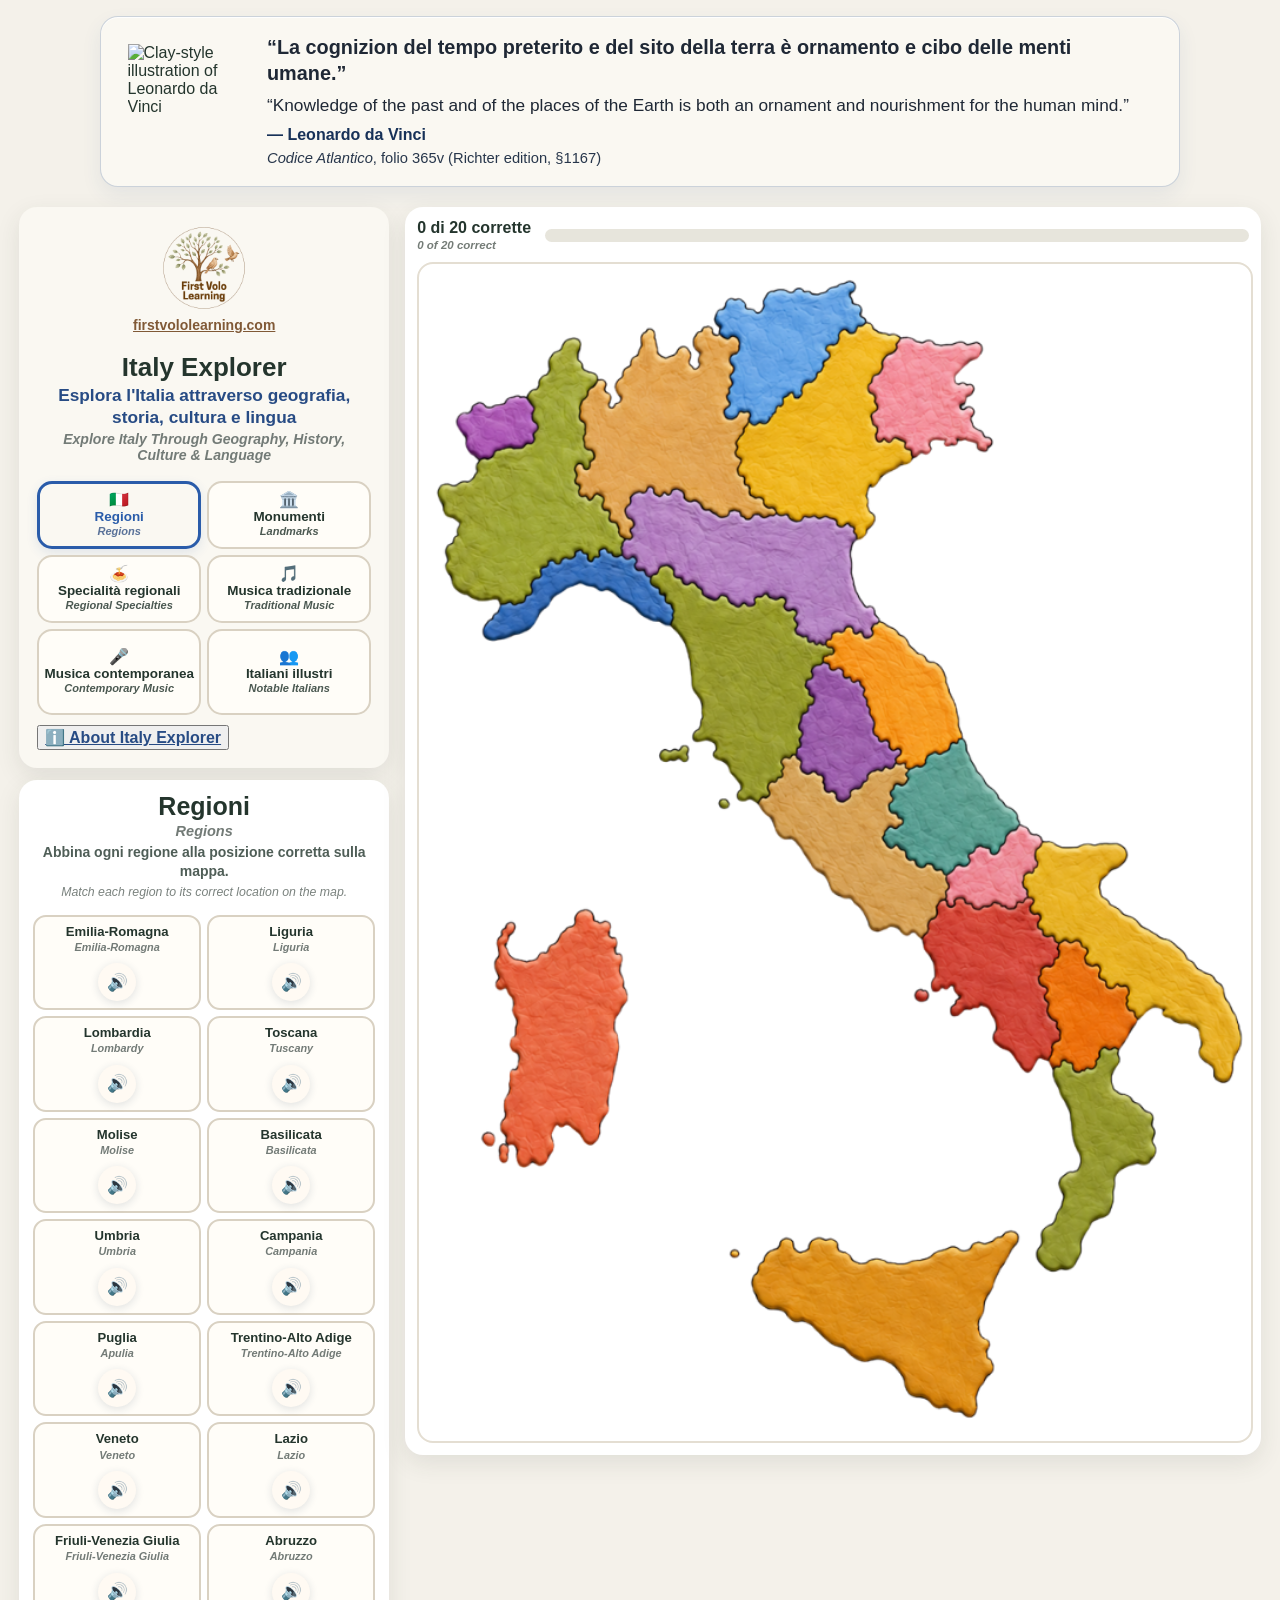
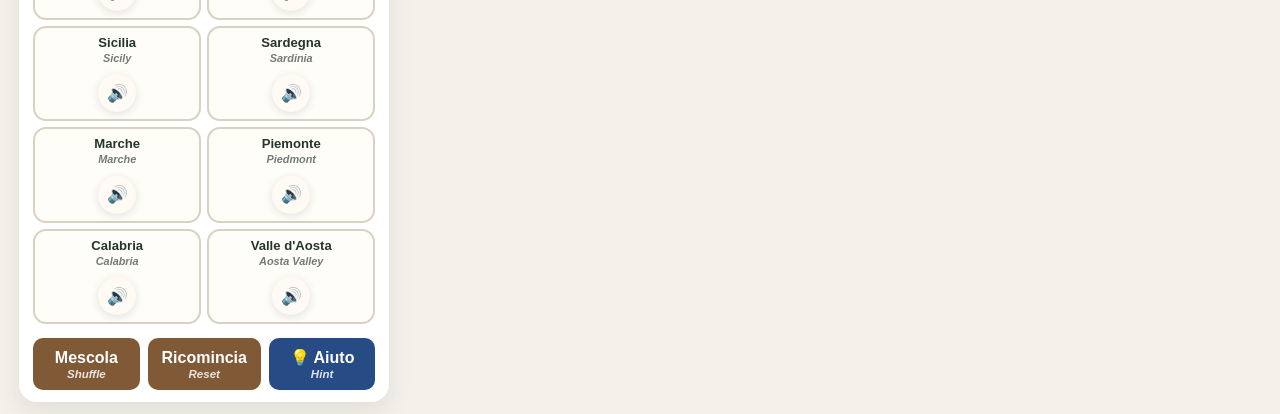
==== commit a46fd7d8: "Refine Italy Explorer audio, about content, and Leonardo banner" ====
--- a/index.html
+++ b/index.html
@@ -609,16 +609,112 @@
 </ul>
 <hr>
 
-<h3>Created by First Volo Learning</h3>
-
-<p>
-Italy Explorer was designed to help learners explore the diversity of Italy's 20 regions through interactive bilingual activities that connect geography, language, history, culture, music, regional specialties, authentic tourism resources, and featured travel articles.</p>
-
-<p>
- <strong>Note:</strong> Illustrations of landmarks, landscapes, and notable people are artistic interpretations intended for educational purposes and may not depict exact appearances or proportions.
-
-</p>
-  🌐
+<section class="about-section about-creator-section">
+
+  <h3>
+    🌿 First Volo Learning
+  </h3>
+
+  <p class="about-brand-subheading">
+    <strong>Chi siamo</strong> · About First Volo Learning
+  </p>
+
+  <div class="about-creator-layout">
+
+    <img
+      src="icons/logo.png"
+      alt="First Volo Learning logo"
+      class="about-creator-logo"
+    >
+
+    <div class="about-creator-text">
+
+      <p>
+        Ciao! Sono Alexis Sacco, fondatrice di
+        <strong>First Volo Learning</strong> e logopedista
+        certificata (CCC-SLP) con oltre 21 anni di esperienza
+        nelle scuole pubbliche.
+      </p>
+
+      <p class="about-english">
+        Hi, I’m Alexis Sacco, founder of
+        <strong>First Volo Learning</strong> and a certified
+        Speech-Language Pathologist (CCC-SLP) with over
+        21 years of experience supporting students in
+        public schools.
+      </p>
+
+      <p>
+        Attraverso First Volo Learning, creo risorse educative
+        progettate con cura per rendere l’apprendimento linguistico
+        <strong>visibile, insegnabile e raggiungibile</strong>.
+      </p>
+
+      <p class="about-english">
+        Through First Volo Learning, I create thoughtfully
+        designed educational resources that make language learning
+        <strong>visible, teachable, and achievable</strong>.
+      </p>
+
+      <p>
+        Italy Explorer è stato progettato per aiutare gli studenti
+        a esplorare la diversità delle 20 regioni d’Italia attraverso
+        attività bilingui interattive che collegano geografia,
+        lingua, storia, cultura, musica, specialità regionali,
+        monumenti e risorse turistiche autentiche.
+      </p>
+
+      <p class="about-english">
+        Italy Explorer was designed to help learners explore the
+        diversity of Italy’s 20 regions through interactive bilingual
+        activities connecting geography, language, history, culture,
+        music, regional specialties, landmarks, and authentic tourism
+        resources.
+      </p>
+
+    </div>
+
+  </div>
+
+  <p class="about-creator-closing">
+    <strong>
+      Grazie per esplorare l’Italia con First Volo Learning!
+    </strong>
+
+    <span class="about-english">
+      Thank you for exploring Italy with First Volo Learning!
+    </span>
+  </p>
+
+</section>
+
+<section class="about-section">
+
+  <h3>
+    Nota sulle immagini · Image Note
+  </h3>
+
+  <p>
+    Le illustrazioni di monumenti, paesaggi e persone illustri
+    sono interpretazioni artistiche create per scopi educativi
+    e potrebbero non rappresentare con precisione l’aspetto
+    o le proporzioni reali.
+  </p>
+
+  <p class="about-english">
+    Illustrations of landmarks, landscapes, and notable people
+    are artistic interpretations intended for educational purposes
+    and may not depict exact appearances or proportions.
+  </p>
+
+</section>
+
+<footer class="about-footer">
+
+  <strong>
+    First Volo Learning
+  </strong>
+
   <a
     href="https://firstvololearning.com"
     target="_blank"
@@ -626,11 +722,13 @@
   >
     firstvololearning.com
   </a>
-</p>
-
-<p>
-  Version 1.0 • © First Volo Learning
-</p>
+
+  <p>
+    Version 1.0 · © 2026 Alexis Sacco · First Volo Learning.
+    All rights reserved.
+  </p>
+
+</footer>
   </div>
 
 </div>
--- a/style.css
+++ b/style.css
@@ -2606,24 +2606,20 @@
    LEONARDO DA VINCI QUOTE
 ========================================================= */
 
-/* ---------- Desktop ---------- */
-
 .leonardo-quote {
   display: grid;
-  grid-template-columns: 90px minmax(0, 1fr);
+  grid-template-columns: 120px minmax(0, 1fr);
   align-items: center;
-  gap: 14px;
-
-  width: calc(100% - 24px);
-  max-width: none;
-  margin: 10px auto 14px;
-  padding: 10px 16px;
+  gap: 22px;
+
+  width: min(1080px, calc(100% - 48px));
+  margin: 16px auto 20px;
+  padding: 18px 24px;
   box-sizing: border-box;
 
   background: #faf8f2;
-
   border: 1px solid rgba(39, 75, 132, 0.22);
-  border-radius: 16px;
+  border-radius: 18px;
 
   box-shadow:
     0 8px 20px rgba(39, 75, 132, 0.08),
@@ -2631,59 +2627,55 @@
 }
 
 .leonardo-quote-image {
-  display: flex;
-  align-items: center;
-  justify-content: center;
-  width: 90px;
+  display: grid;
+  place-items: center;
+  width: 120px;
+}
+
+.leonardo-quote-image img {
+  display: block;
+  width: 115px;
+  height: 115px;
+  object-fit: contain;
+}
+
+.leonardo-quote-text {
   min-width: 0;
-}
-
-.leonardo-quote-image img {
-  display: block;
-  width: 85px;
-  max-width: 85px;
-  height: auto;
-  object-fit: contain;
-}
-
-.leonardo-quote-text {
-  width: 100%;
-  min-width: 0;
+  margin: 0;
 }
 
 .leonardo-quote-italian,
 .leonardo-quote-english {
+  color: #1f2835;
+}
+
+.leonardo-quote-italian {
   margin: 0;
-  color: #1f2835;
-}
-
-.leonardo-quote-italian {
-  font-size: 15px;
-  font-weight: 700;
-  line-height: 1.15;
-  letter-spacing: -0.02em;
-  white-space: nowrap;
+  font-size: clamp(1rem, 1.55vw, 1.35rem);
+  font-weight: 800;
+  line-height: 1.3;
 }
 
 .leonardo-quote-english {
-  margin-top: 5px;
-  font-size: 14px;
-  line-height: 1.25;
+  margin: 7px 0 0;
+  font-size: clamp(0.92rem, 1.35vw, 1.15rem);
+  line-height: 1.35;
 }
 
 .leonardo-quote-source {
   display: flex;
   flex-direction: column;
-  gap: 2px;
-  margin-top: 5px;
+  gap: 3px;
+  margin-top: 8px;
+
   color: #27364b;
-  font-size: 12px;
-  line-height: 1.2;
+  font-size: 0.92rem;
+  line-height: 1.3;
 }
 
 .leonardo-quote-source cite {
   color: #173158;
-  font-size: 13px;
+  font-size: 1rem;
   font-style: normal;
   font-weight: 800;
 }
@@ -2692,80 +2684,81 @@
   white-space: nowrap;
 }
 
-
 /* ---------- Tablet ---------- */
 
 @media (max-width: 900px) {
-
   .leonardo-quote {
-    grid-template-columns: 75px minmax(0, 1fr);
-    gap: 10px;
-    padding: 9px 11px;
+    grid-template-columns: 90px minmax(0, 1fr);
+    gap: 14px;
+
+    width: min(760px, calc(100% - 32px));
+    margin: 12px auto 16px;
+    padding: 14px 16px;
   }
 
   .leonardo-quote-image {
-    width: 75px;
+    width: 90px;
   }
 
   .leonardo-quote-image img {
-    width: 70px;
-    max-width: 70px;
+    width: 85px;
+    height: 85px;
   }
 
   .leonardo-quote-italian {
-    font-size: 12px;
-    white-space: normal;
+    font-size: 0.98rem;
   }
 
   .leonardo-quote-english {
-    font-size: 11px;
+    font-size: 0.88rem;
   }
 
   .leonardo-quote-source,
   .leonardo-quote-source cite {
-    font-size: 10px;
-  }
-}
-
+    font-size: 0.82rem;
+  }
+}
 
 /* ---------- Mobile ---------- */
 
 @media (max-width: 600px) {
-
   .leonardo-quote {
-    grid-template-columns: 58px minmax(0, 1fr);
-    gap: 8px;
-
-    width: calc(100% - 12px);
-    margin: 6px auto 10px;
-    padding: 7px;
-
-    border-radius: 12px;
+    grid-template-columns: 68px minmax(0, 1fr);
+    gap: 10px;
+
+    width: calc(100% - 16px);
+    margin: 8px auto 12px;
+    padding: 10px;
+    border-radius: 14px;
   }
 
   .leonardo-quote-image {
-    width: 58px;
+    width: 68px;
   }
 
   .leonardo-quote-image img {
-    width: 55px;
-    max-width: 55px;
+    width: 64px;
+    height: 64px;
   }
 
   .leonardo-quote-italian {
-    font-size: 9.5px;
-    white-space: normal;
+    font-size: 0.78rem;
+    line-height: 1.25;
   }
 
   .leonardo-quote-english {
-    margin-top: 3px;
-    font-size: 8.5px;
-  }
-
-  .leonardo-quote-source,
+    margin-top: 4px;
+    font-size: 0.7rem;
+    line-height: 1.25;
+  }
+
+  .leonardo-quote-source {
+    margin-top: 5px;
+    font-size: 0.64rem;
+  }
+
   .leonardo-quote-source cite {
-    margin-top: 3px;
-    font-size: 8px;
+    font-size: 0.7rem;
   }
 
   .richter-reference {
@@ -2896,3 +2889,86 @@
   }
 }
 
+
+/* ========================================
+   CARD AUDIO BUTTON
+   ======================================== */
+
+.card-audio-button {
+  display: grid;
+  place-items: center;
+  width: 38px;
+  height: 38px;
+  margin: 8px auto 0;
+
+  border: 0;
+  border-radius: 50%;
+
+  color: #274b84;
+  background: #fffaf3;
+
+  font-size: 1.05rem;
+  cursor: pointer;
+
+  box-shadow:
+    0 2px 8px rgba(36, 57, 87, 0.14);
+}
+
+.card-audio-button:hover,
+.card-audio-button:focus-visible {
+  transform: scale(1.07);
+  outline: 3px solid rgba(39, 75, 132, 0.18);
+}
+
+.card-audio-button:active {
+  transform: scale(0.96);
+}
+/* ========================================
+   REGIONAL SPOTLIGHT AUDIO
+   ======================================== */
+
+.culture-audio-button {
+  display: inline-grid;
+  place-items: center;
+
+  width: 38px;
+  height: 38px;
+  margin-left: 10px;
+
+  border: 0;
+  border-radius: 50%;
+
+  color: #274b84;
+  background: #fffaf3;
+
+  font-size: 1rem;
+  vertical-align: middle;
+  cursor: pointer;
+
+  box-shadow:
+    0 2px 8px rgba(36, 57, 87, 0.14);
+}
+
+.culture-audio-button:hover,
+.culture-audio-button:focus-visible {
+  transform: scale(1.07);
+  outline: 3px solid rgba(39, 75, 132, 0.18);
+}
+.about-creator-logo {
+  display: block;
+  width: 150px;
+  height: 150px;
+  object-fit: contain;
+  margin: 0 auto;
+}
+.about-english {
+  margin-top: -4px;
+  color: #66758d;
+  font-size: 0.95rem;
+  font-style: italic;
+  line-height: 1.55;
+}
+.about-creator-closing .about-english {
+  display: block;
+  margin-top: 4px;
+}
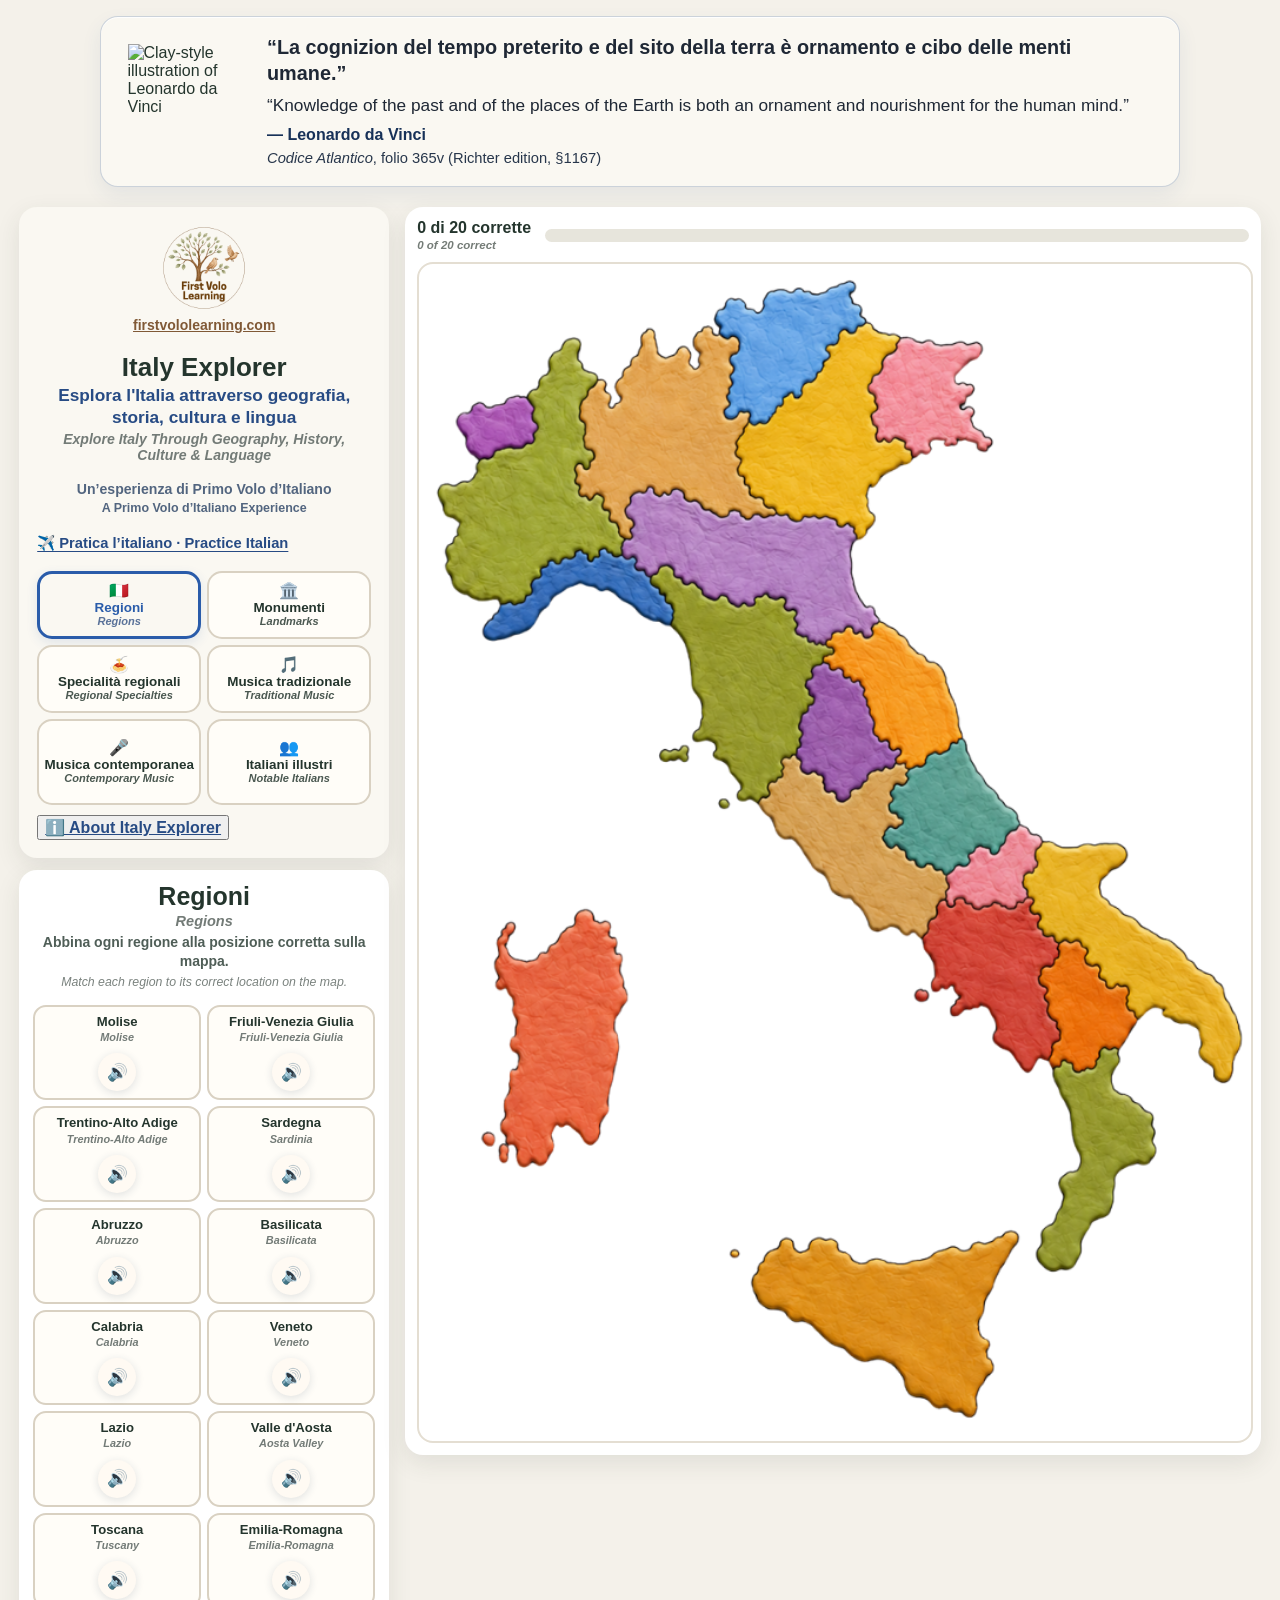
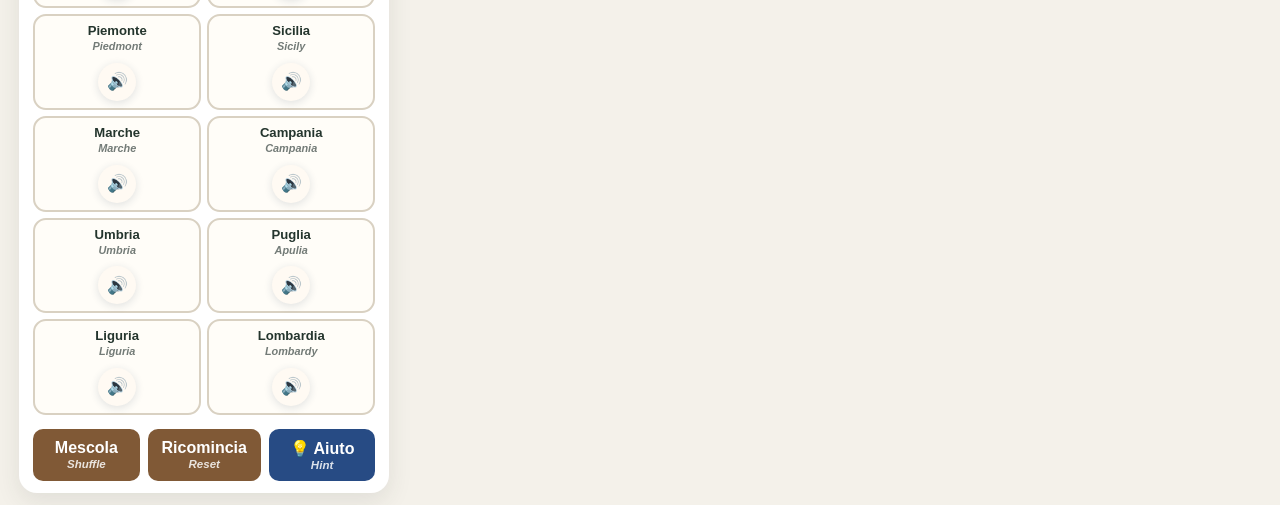
==== commit 2918b44e: "Link Italy Explorer to Primo Volo Activity Center" ====
--- a/index.html
+++ b/index.html
@@ -85,6 +85,20 @@
 <strong>Esplora l'Italia attraverso geografia, storia, cultura e lingua</strong>
 <span>Explore Italy Through Geography, History, Culture &amp; Language</span>
 </p>
+<p class="product-family-subtitle">
+  Un’esperienza di Primo Volo d’Italiano
+
+  <span>
+    A Primo Volo d’Italiano Experience
+  </span>
+</p>
+
+<a
+  class="companion-site-link"
+  href="https://firstvololearning-ctrl.github.io/Primo-Volo-Activity-Center/"
+>
+  ✈️ Pratica l’italiano · Practice Italian
+</a>
 
         <div
           class="mode-buttons"
--- a/style.css
+++ b/style.css
@@ -2971,4 +2971,67 @@
 .about-creator-closing .about-english {
   display: block;
   margin-top: 4px;
+}
+.product-family-subtitle {
+  margin: 18px 0 10px;
+  color: #52657f;
+  font-size: 0.88rem;
+  font-weight: 800;
+  line-height: 1.25;
+  text-align: center;
+}
+
+.product-family-subtitle span {
+  display: block;
+  margin-top: 2px;
+  font-size: 0.78rem;
+  font-weight: 700;
+}
+
+.companion-site-link {
+  display: inline-flex;
+  align-items: center;
+  justify-content: center;
+  gap: 6px;
+
+  width: auto;
+  min-height: 0;
+  margin: 8px auto 18px;
+  padding: 0;
+
+  border: 0;
+  border-radius: 0;
+  box-shadow: none;
+  background: transparent;
+
+  color: #274b84;
+  font-size: 0.92rem;
+  font-weight: 800;
+  line-height: 1.3;
+  text-align: center;
+  text-decoration: underline;
+  text-underline-offset: 3px;
+}
+
+.companion-site-link span {
+  display: inline;
+  margin: 0;
+  font-size: inherit;
+  font-weight: 700;
+}
+
+.companion-site-link:hover,
+.companion-site-link:focus-visible {
+  color: #1e3d6d;
+  background: transparent;
+  box-shadow: none;
+  transform: none;
+  outline: none;
+}
+
+@media (max-width: 700px) {
+  .companion-site-link {
+    width: 100%;
+    box-sizing: border-box;
+  }
 }
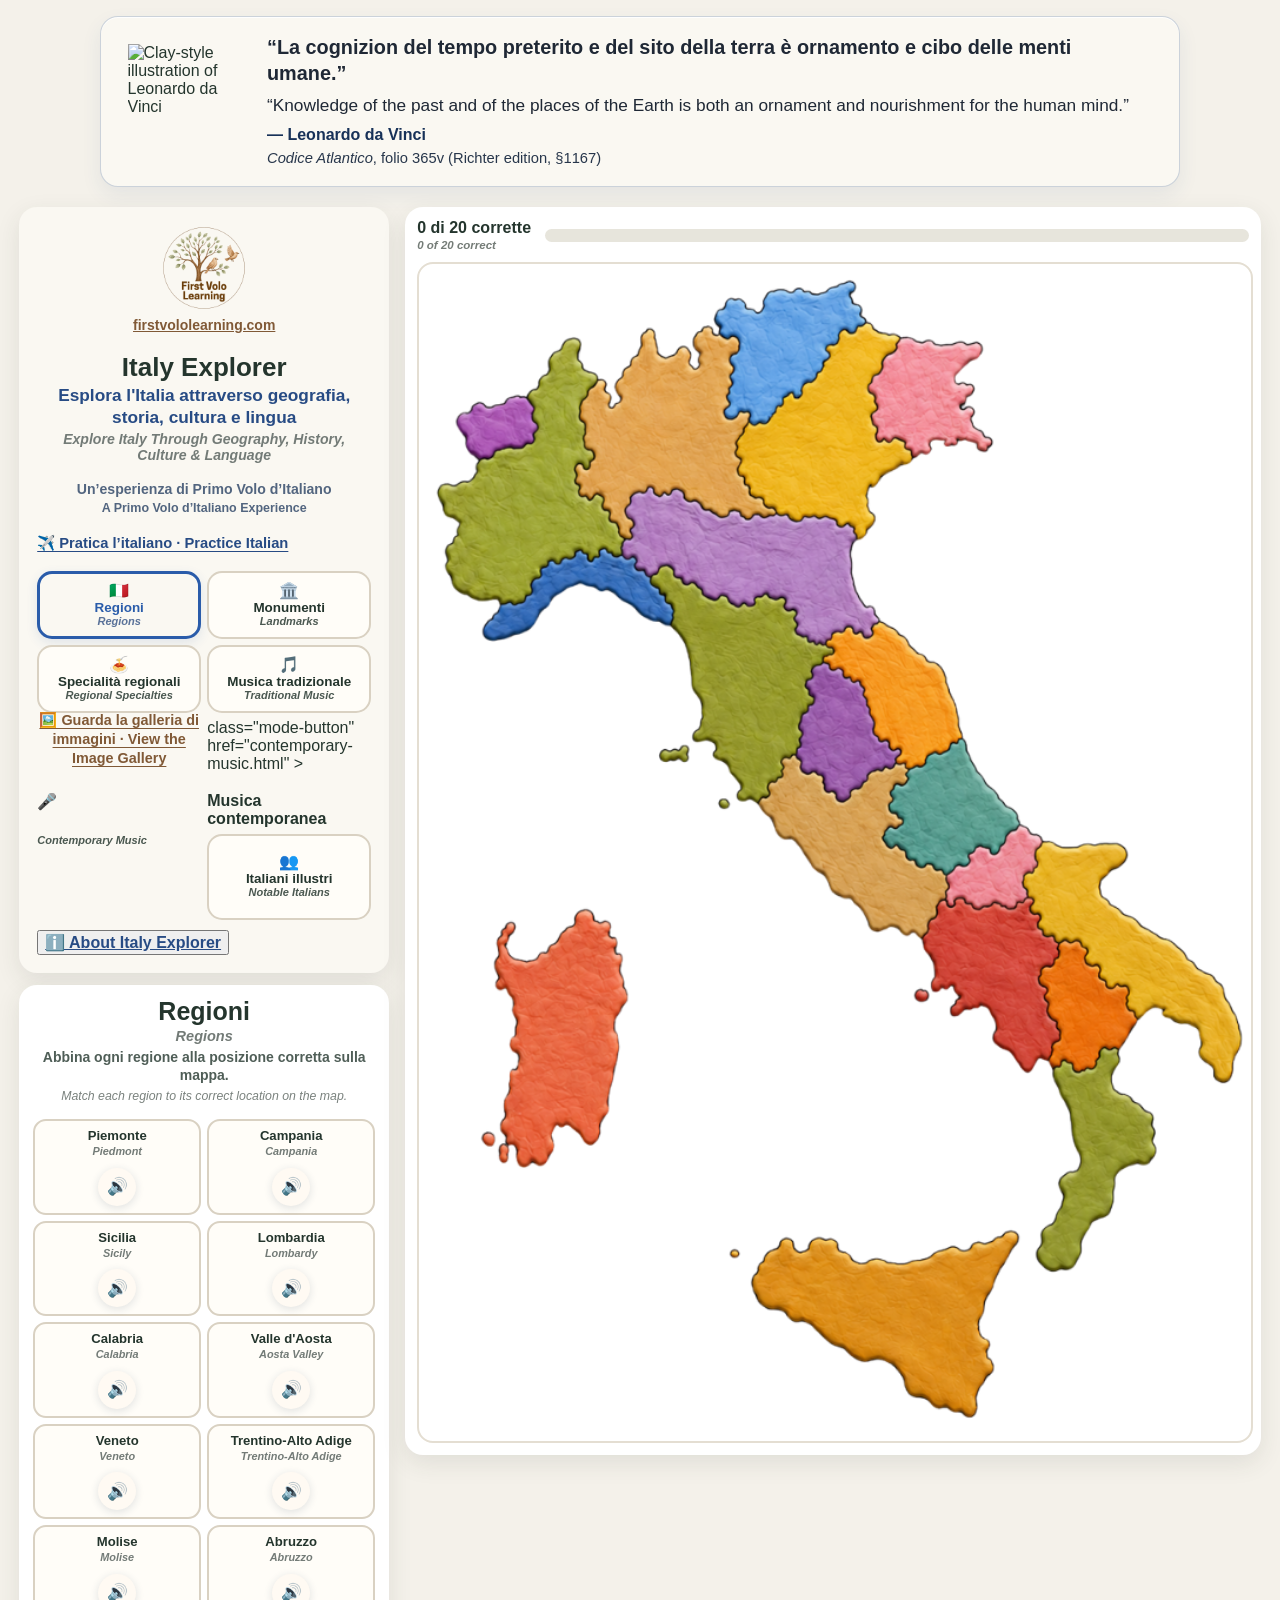
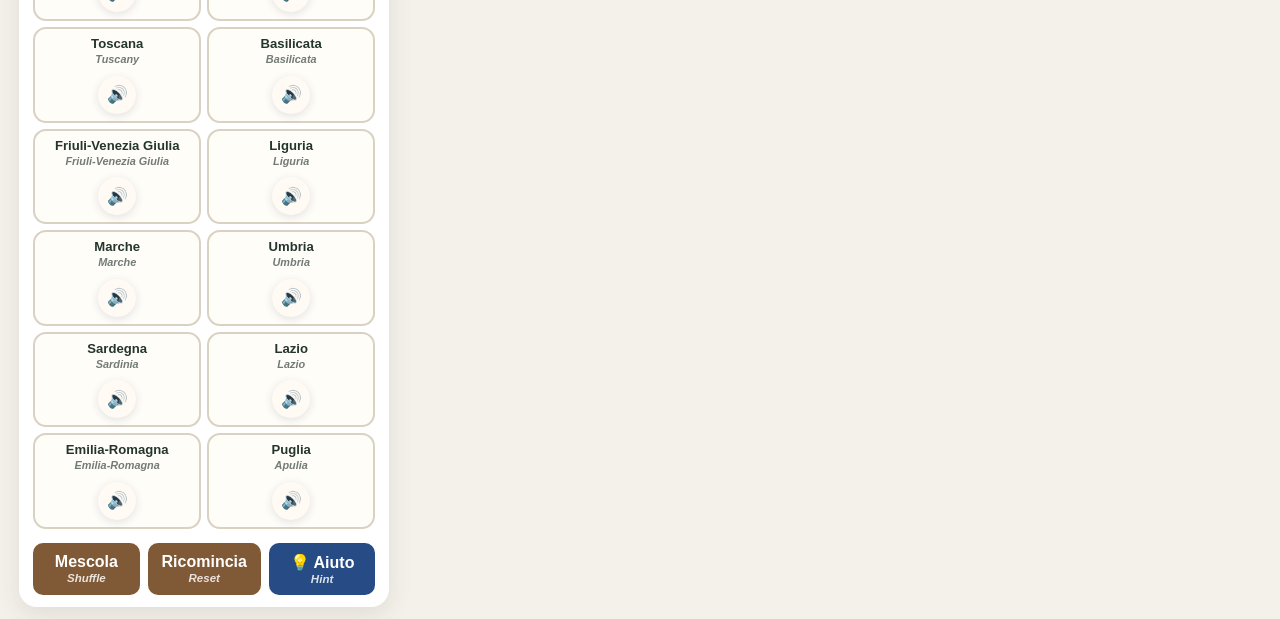
==== commit 08ea5d16: "Add Italy image gallery" ====
--- a/index.html
+++ b/index.html
@@ -151,6 +151,12 @@
 </button>
 
 <a
+<a
+  class="gallery-page-link"
+  href="gallery.html"
+>
+  🖼️ Guarda la galleria di immagini · View the Image Gallery
+</a>
   class="mode-button"
   href="contemporary-music.html"
 >
--- a/style.css
+++ b/style.css
@@ -3034,4 +3034,37 @@
     width: 100%;
     box-sizing: border-box;
   }
+}
+/* ========================================
+   IMAGE GALLERY LINK
+   ======================================== */
+
+.gallery-page-link {
+  display: flex;
+  align-items: center;
+  justify-content: center;
+
+  width: fit-content;
+  margin: -8px auto 18px;
+
+  color: #805936;
+
+  font-size: 0.9rem;
+  font-weight: 800;
+  line-height: 1.3;
+  text-align: center;
+
+  text-decoration: underline;
+  text-underline-offset: 3px;
+}
+
+.gallery-page-link:hover,
+.gallery-page-link:focus-visible {
+  color: #65442a;
+}
+
+@media (max-width: 700px) {
+  .gallery-page-link {
+    width: 100%;
+  }
 }
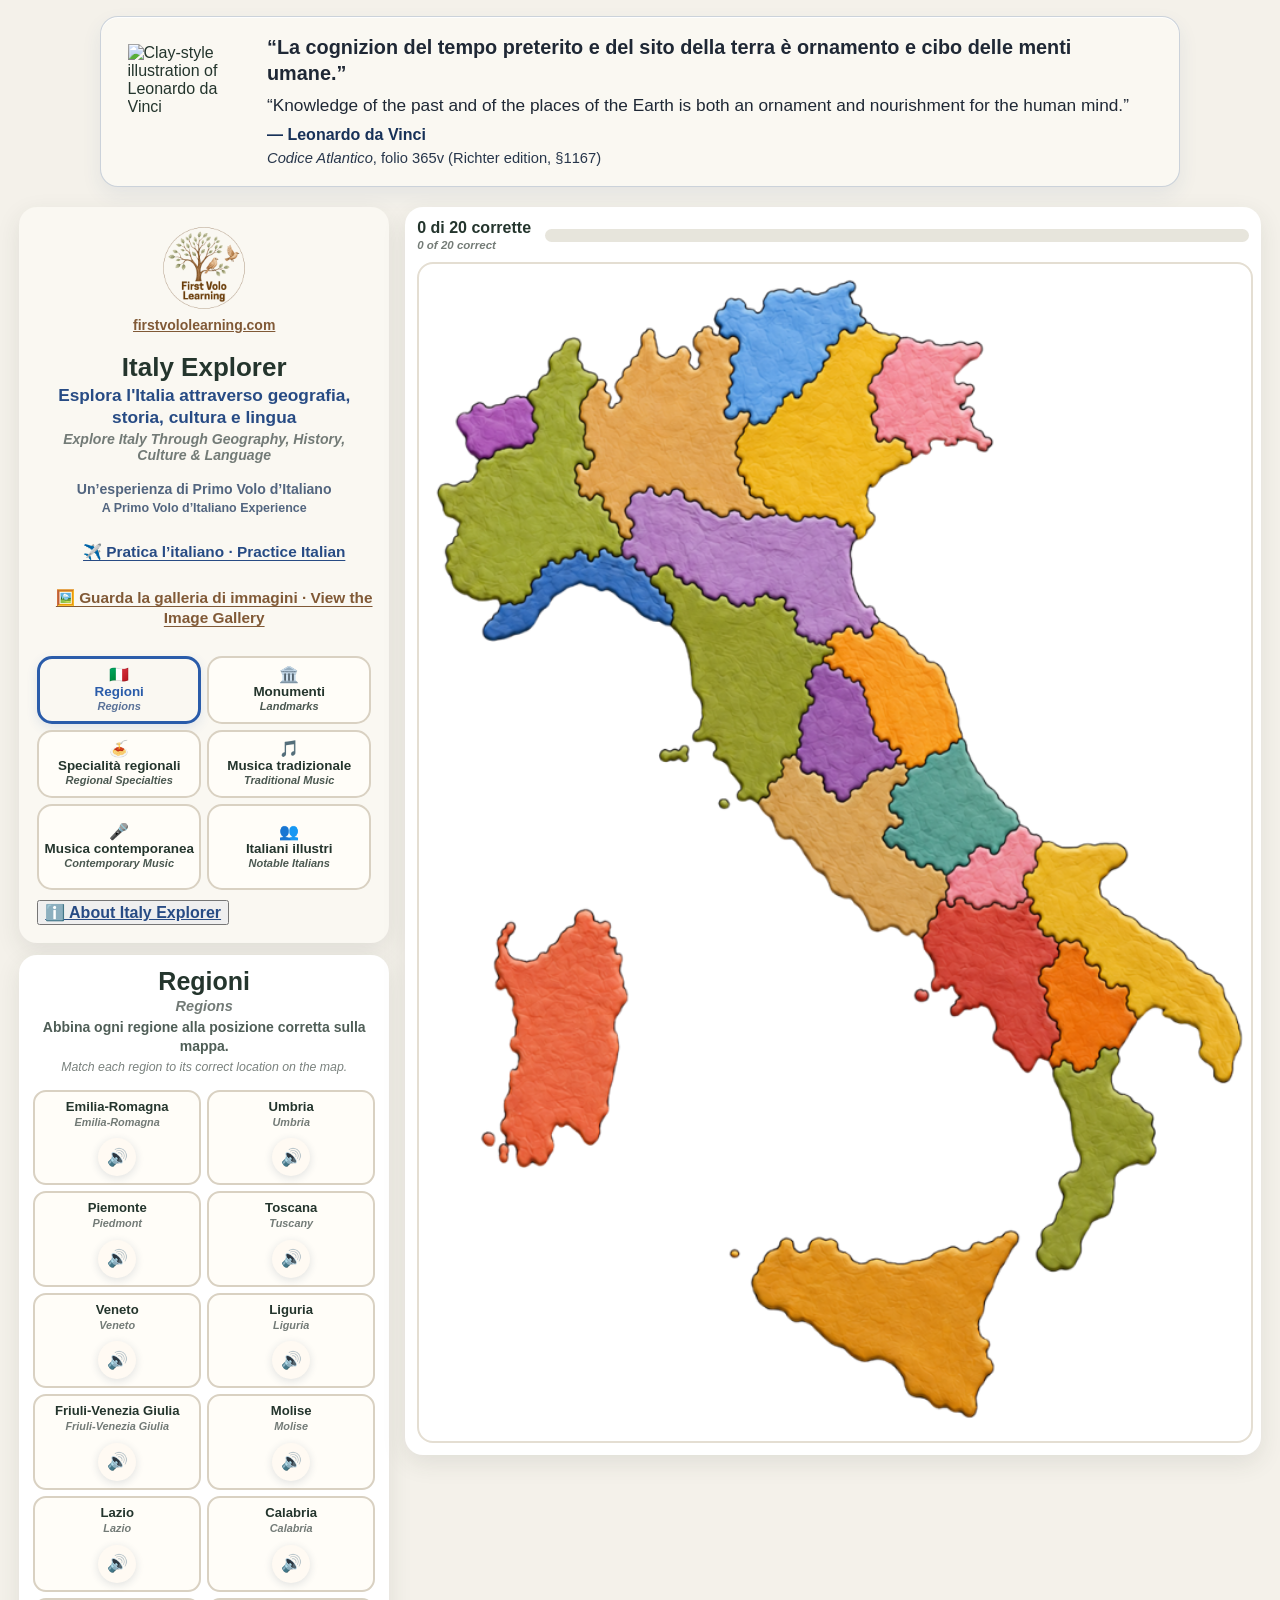
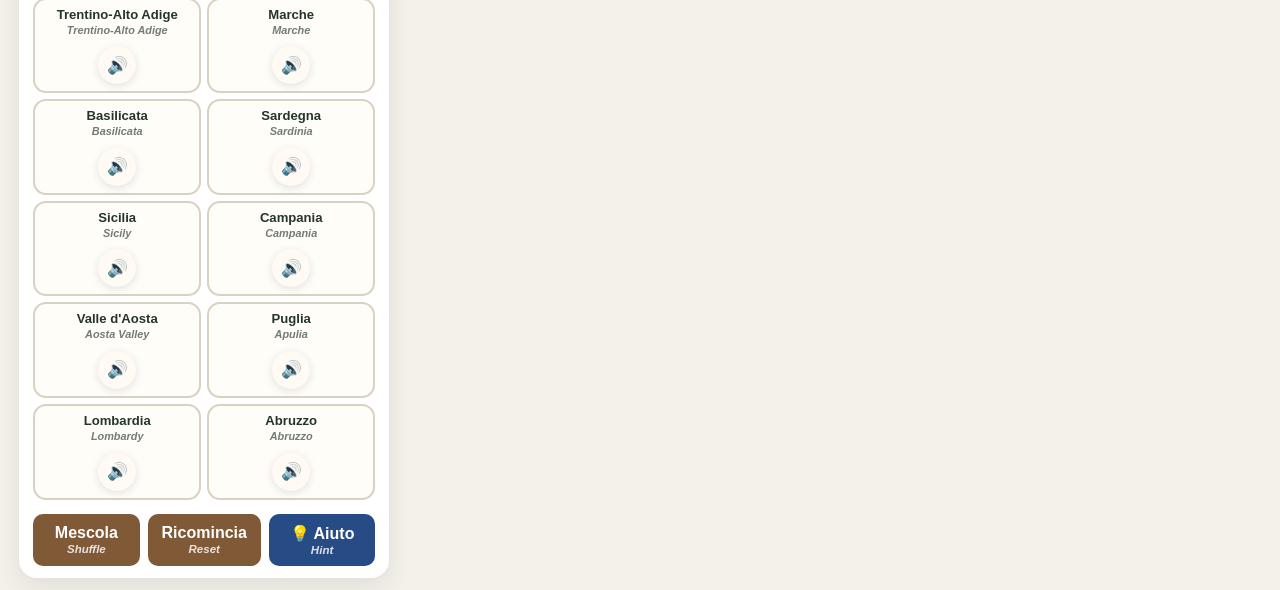
==== commit 0ac15a45: "Align Explorer navigation links" ====
--- a/index.html
+++ b/index.html
@@ -93,93 +93,155 @@
   </span>
 </p>
 
-<a
-  class="companion-site-link"
-  href="https://firstvololearning-ctrl.github.io/Primo-Volo-Activity-Center/"
+
+<div class="explorer-links">
+
+  <a
+    class="companion-site-link"
+    href="https://firstvololearning-ctrl.github.io/Primo-Volo-Activity-Center/"
+  >
+    ✈️ Pratica l’italiano · Practice Italian
+  </a>
+
+  <a
+    class="gallery-page-link"
+    href="gallery.html"
+  >
+    🖼️ Guarda la galleria di immagini · View the Image Gallery
+  </a>
+
+</div>
+<div
+  class="mode-buttons"
+  aria-label="Scegli un'attività / Choose an activity"
 >
-  ✈️ Pratica l’italiano · Practice Italian
-</a>
-
-        <div
-          class="mode-buttons"
-          aria-label="Scegli un'attività / Choose an activity"
-        >
-
-          <button
-            class="mode-button active"
-            data-mode="regions"
-            type="button"
-          >
-            <span class="mode-icon" aria-hidden="true">🇮🇹</span>
-            <strong>Regioni</strong>
-            <span class="english-support">Regions</span>
-          </button>
-
-          <button
-            class="mode-button"
-            data-mode="landmarks"
-            type="button"
-          >
-            <span class="mode-icon" aria-hidden="true">🏛️</span>
-            <strong>Monumenti</strong>
-            <span class="english-support">Landmarks</span>
-          </button>
-
-          <button
-            class="mode-button"
-            data-mode="foods"
-            type="button"
-          >
-            <span class="mode-icon" aria-hidden="true">🍝</span>
-            <strong>Specialità regionali</strong>
-            <span class="english-support">Regional Specialties</span>
-          </button>
-
-          <button
-  class="mode-button"
-  data-mode="music"
-  type="button"
->
-<span class="mode-icon" aria-hidden="true">🎵</span>
-  <strong>
-    Musica tradizionale
-  </strong>
-
-  <span class="english-support">
-    Traditional Music
-  </span>
-</button>
-
-<a
-<a
-  class="gallery-page-link"
-  href="gallery.html"
->
-  🖼️ Guarda la galleria di immagini · View the Image Gallery
-</a>
-  class="mode-button"
-  href="contemporary-music.html"
->
-<span class="mode-icon" aria-hidden="true">🎤</span>
-  <strong>
-    Musica contemporanea
-  </strong>
-
-  <span class="english-support">
-    Contemporary Music
-  </span>
-</a>
-
-          <a
-  class="mode-button"
-  href="people.html"
->
-            <span class="mode-icon" aria-hidden="true">👥</span>
-            <strong>Italiani illustri</strong>
-            <span class="english-support">Notable Italians</span>
-          </a>
-
-        </div>
+
+  <button
+    class="mode-button active"
+    data-mode="regions"
+    type="button"
+  >
+    <span
+      class="mode-icon"
+      aria-hidden="true"
+    >
+      🇮🇹
+    </span>
+
+    <strong>
+      Regioni
+    </strong>
+
+    <span class="english-support">
+      Regions
+    </span>
+  </button>
+
+  <button
+    class="mode-button"
+    data-mode="landmarks"
+    type="button"
+  >
+    <span
+      class="mode-icon"
+      aria-hidden="true"
+    >
+      🏛️
+    </span>
+
+    <strong>
+      Monumenti
+    </strong>
+
+    <span class="english-support">
+      Landmarks
+    </span>
+  </button>
+
+  <button
+    class="mode-button"
+    data-mode="foods"
+    type="button"
+  >
+    <span
+      class="mode-icon"
+      aria-hidden="true"
+    >
+      🍝
+    </span>
+
+    <strong>
+      Specialità regionali
+    </strong>
+
+    <span class="english-support">
+      Regional Specialties
+    </span>
+  </button>
+
+  <button
+    class="mode-button"
+    data-mode="music"
+    type="button"
+  >
+    <span
+      class="mode-icon"
+      aria-hidden="true"
+    >
+      🎵
+    </span>
+
+    <strong>
+      Musica tradizionale
+    </strong>
+
+    <span class="english-support">
+      Traditional Music
+    </span>
+  </button>
+
+  <a
+    class="mode-button"
+    href="contemporary-music.html"
+  >
+    <span
+      class="mode-icon"
+      aria-hidden="true"
+    >
+      🎤
+    </span>
+
+    <strong>
+      Musica contemporanea
+    </strong>
+
+    <span class="english-support">
+      Contemporary Music
+    </span>
+  </a>
+
+  <a
+    class="mode-button"
+    href="people.html"
+  >
+    <span
+      class="mode-icon"
+      aria-hidden="true"
+    >
+      👥
+    </span>
+
+    <strong>
+      Italiani illustri
+    </strong>
+
+    <span class="english-support">
+      Notable Italians
+    </span>
+  </a>
+
+</div>
+
 <button
   id="aboutButton"
   class="about-link"
--- a/style.css
+++ b/style.css
@@ -3044,9 +3044,6 @@
   align-items: center;
   justify-content: center;
 
-  width: fit-content;
-  margin: -8px auto 18px;
-
   color: #805936;
 
   font-size: 0.9rem;
@@ -3067,4 +3064,40 @@
   .gallery-page-link {
     width: 100%;
   }
+}
+/* ========================================
+   EXPLORER LINKS
+   ======================================== */
+
+.explorer-links {
+  display: grid;
+  gap: 10px;
+
+  width: 100%;
+  margin: 18px 0 20px;
+}
+
+.explorer-links a {
+  display: flex;
+  align-items: center;
+  justify-content: center;
+
+  width: 100%;
+  margin: 0;
+  padding: 8px 10px;
+
+  font-size: 0.96rem;
+  font-weight: 800;
+  line-height: 1.3;
+  text-align: center;
+
+  text-underline-offset: 3px;
+}
+
+.companion-site-link {
+  color: #274b84;
+}
+
+.gallery-page-link {
+  color: #805936;
 }
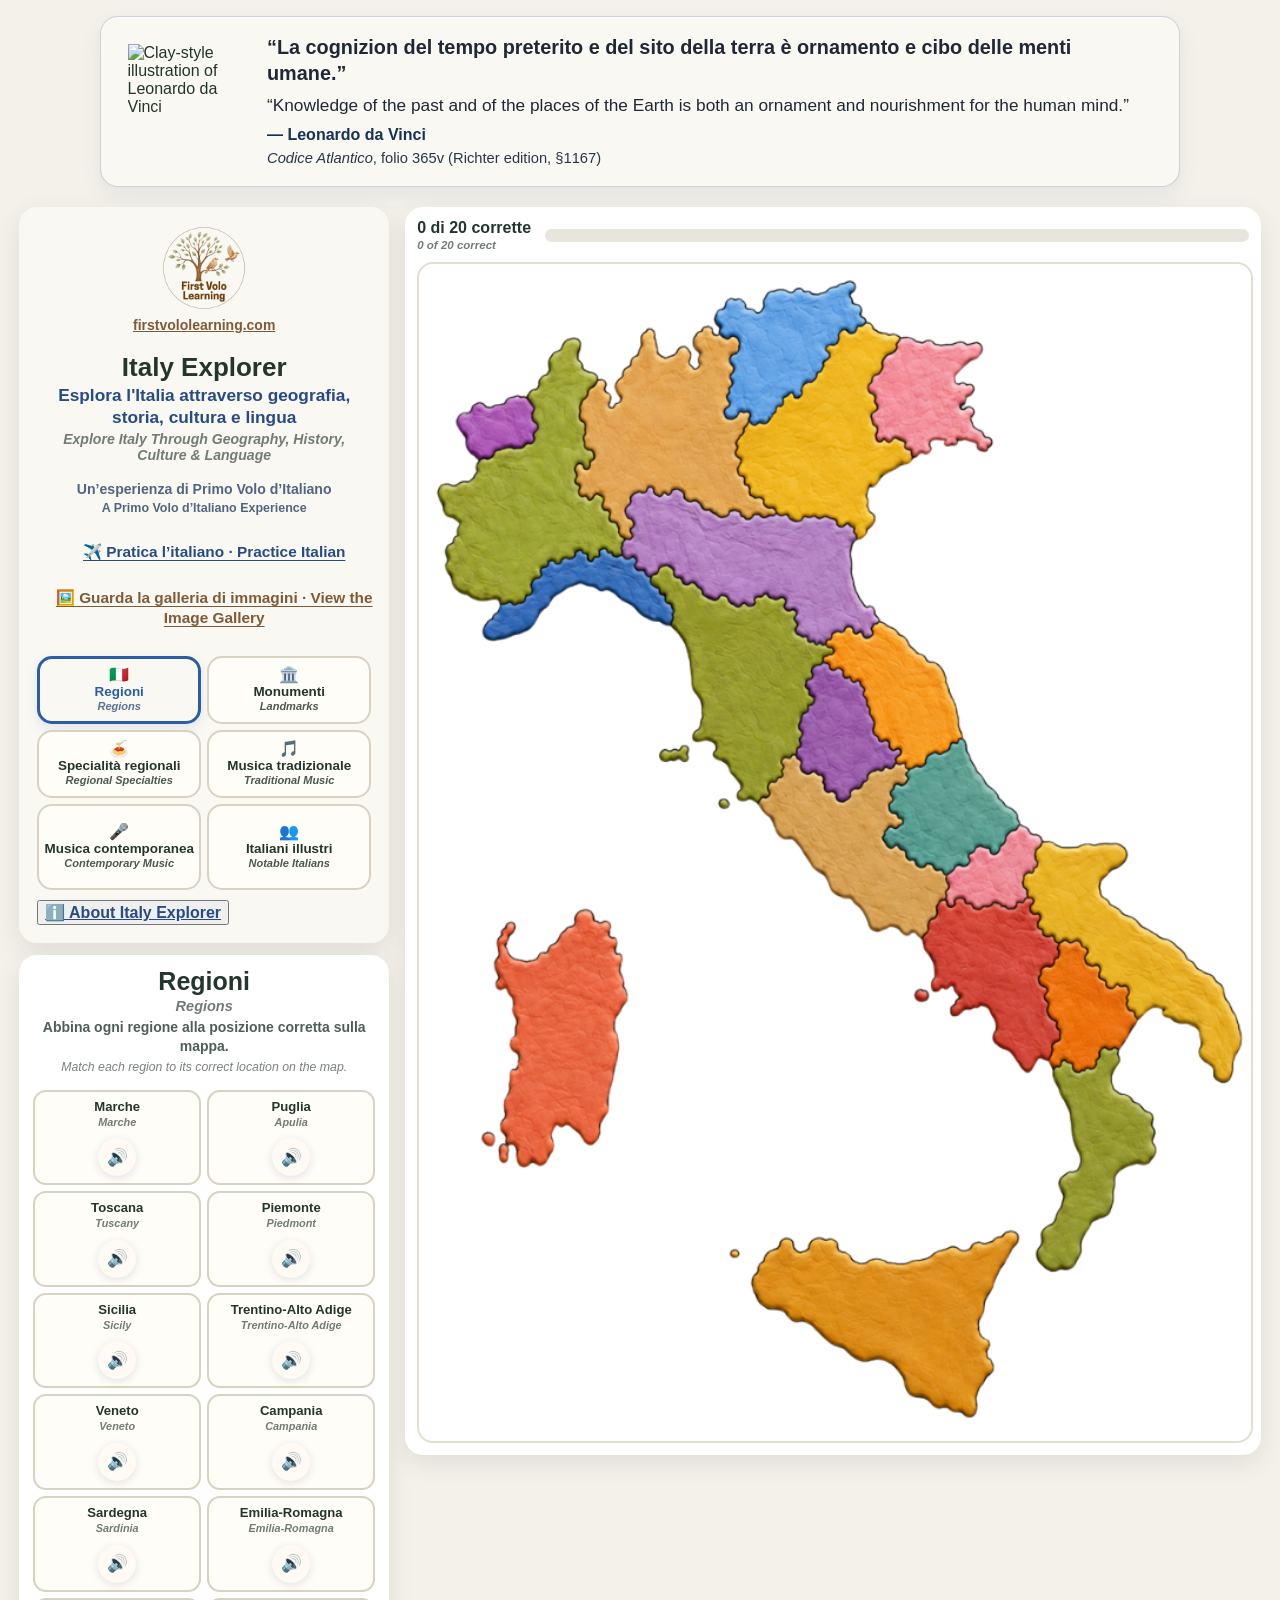
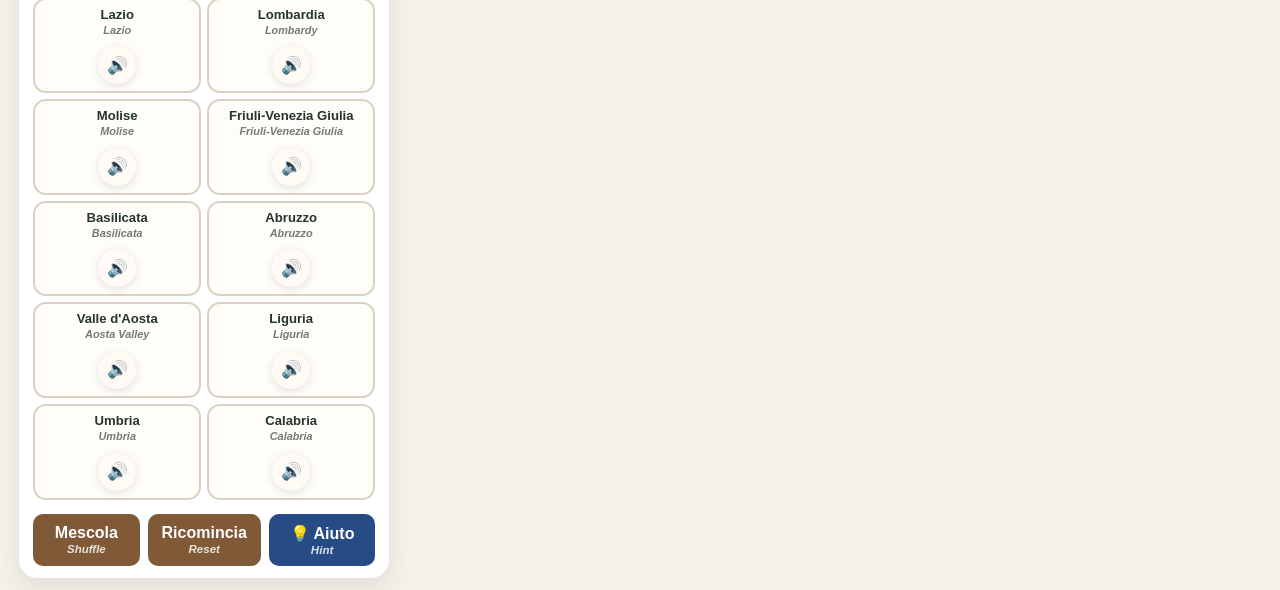
==== commit 2bb58c92: "Add search metadata" ====
--- a/index.html
+++ b/index.html
@@ -8,7 +8,12 @@
     content="width=device-width, initial-scale=1.0"
   >
 
-<title>Italy Explorer</title>
+<title>Italy Explorer | Interactive Italian Geography and Culture</title>
+
+<meta
+  name="description"
+  content="Explore Italy’s regions, landmarks, regional foods, traditional music, notable Italians, history, culture, and language through interactive bilingual activities."
+>
 
   <link rel="stylesheet" href="style.css">
 </head>
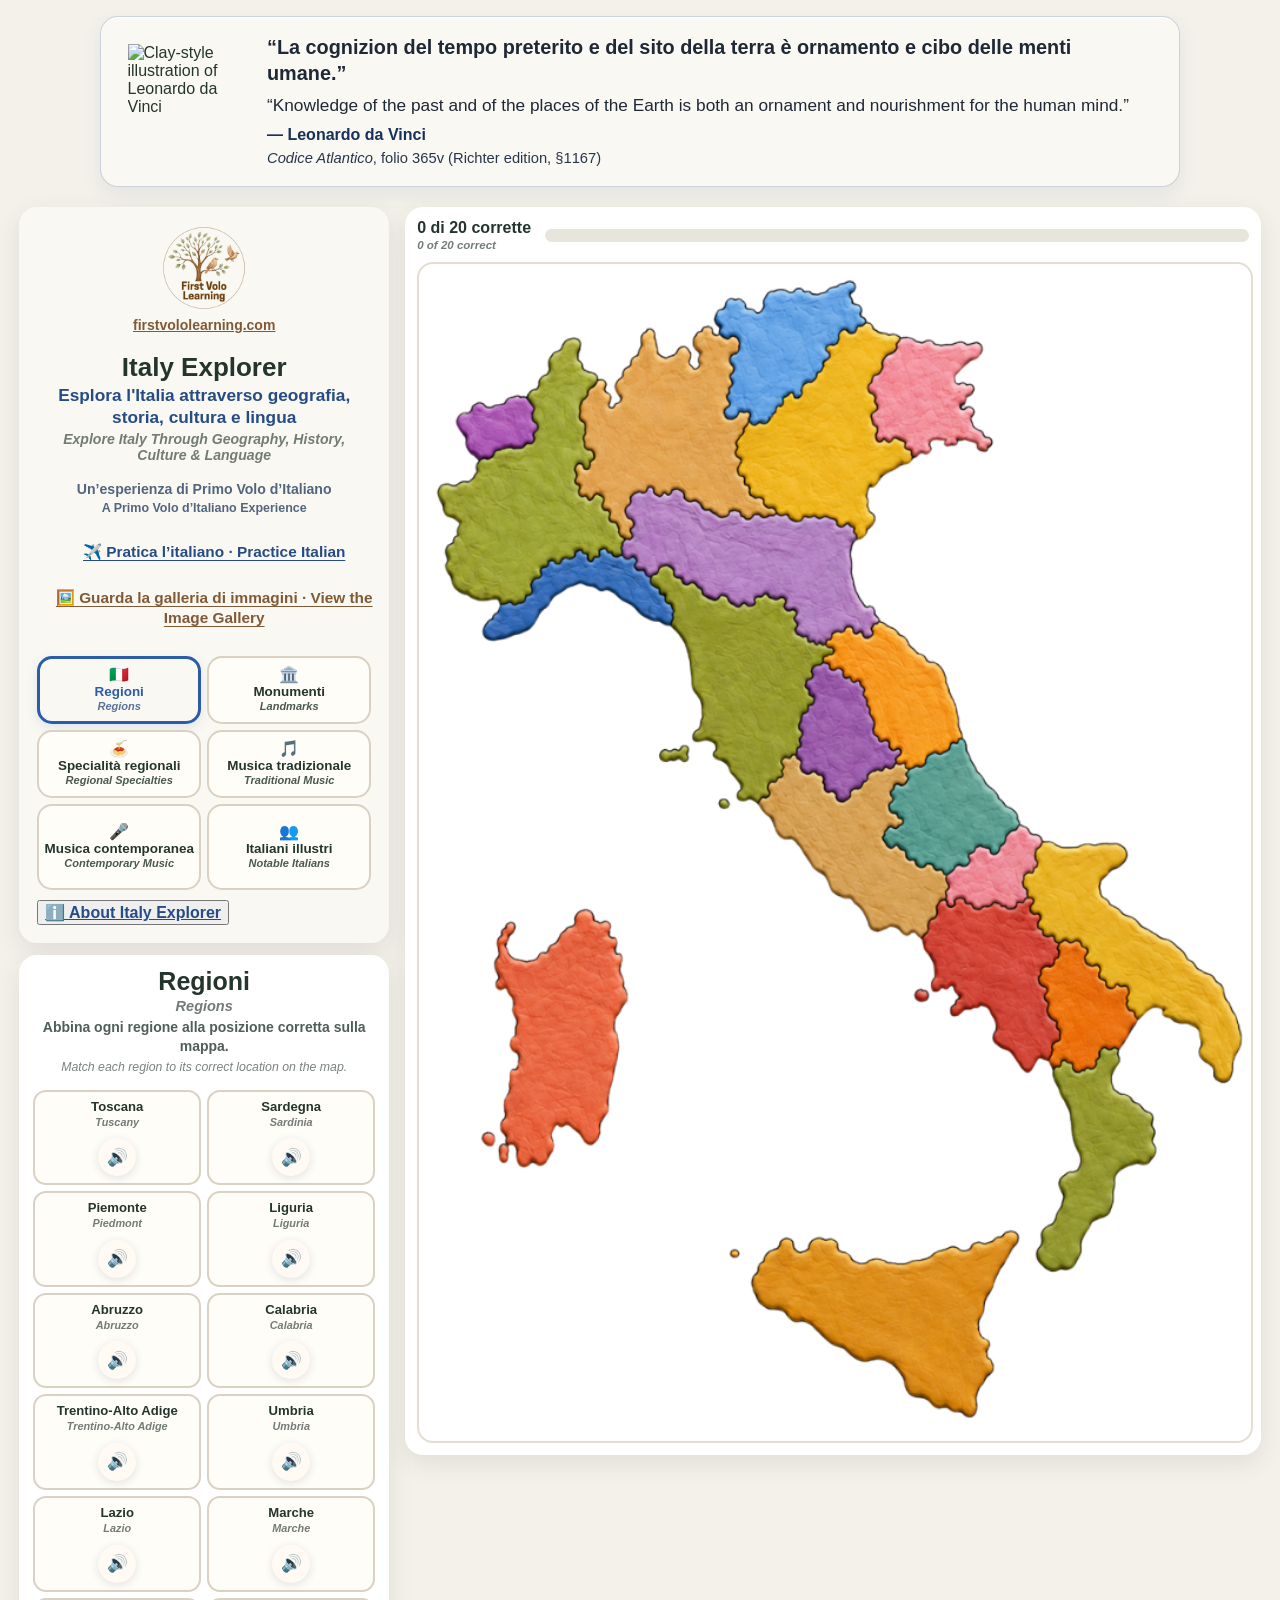
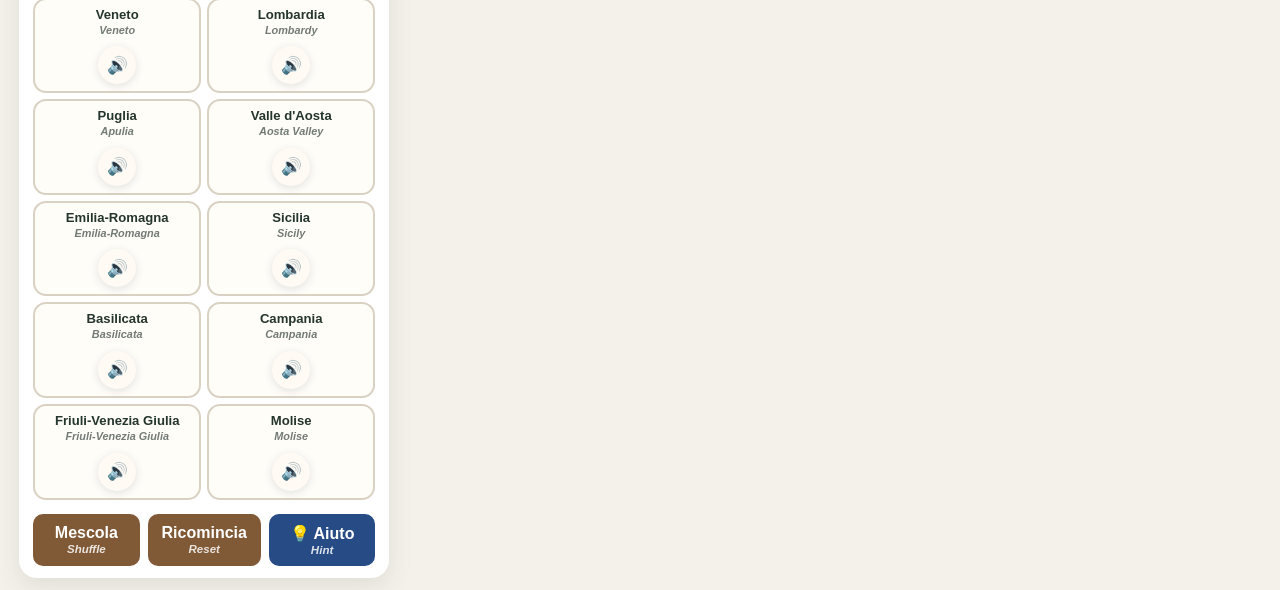
==== commit c4e0c389: "Add Google Analytics tracking" ====
--- a/index.html
+++ b/index.html
@@ -1,6 +1,15 @@
 <!DOCTYPE html>
 <html lang="en">
 <head>
+  <!-- Google tag (gtag.js) -->
+<script async src="https://www.googletagmanager.com/gtag/js?id=G-2N30GZEBEF"></script>
+<script>
+  window.dataLayer = window.dataLayer || [];
+  function gtag(){dataLayer.push(arguments);}
+  gtag('js', new Date());
+
+  gtag('config', 'G-2N30GZEBEF');
+</script>
   <meta charset="UTF-8">
 
   <meta
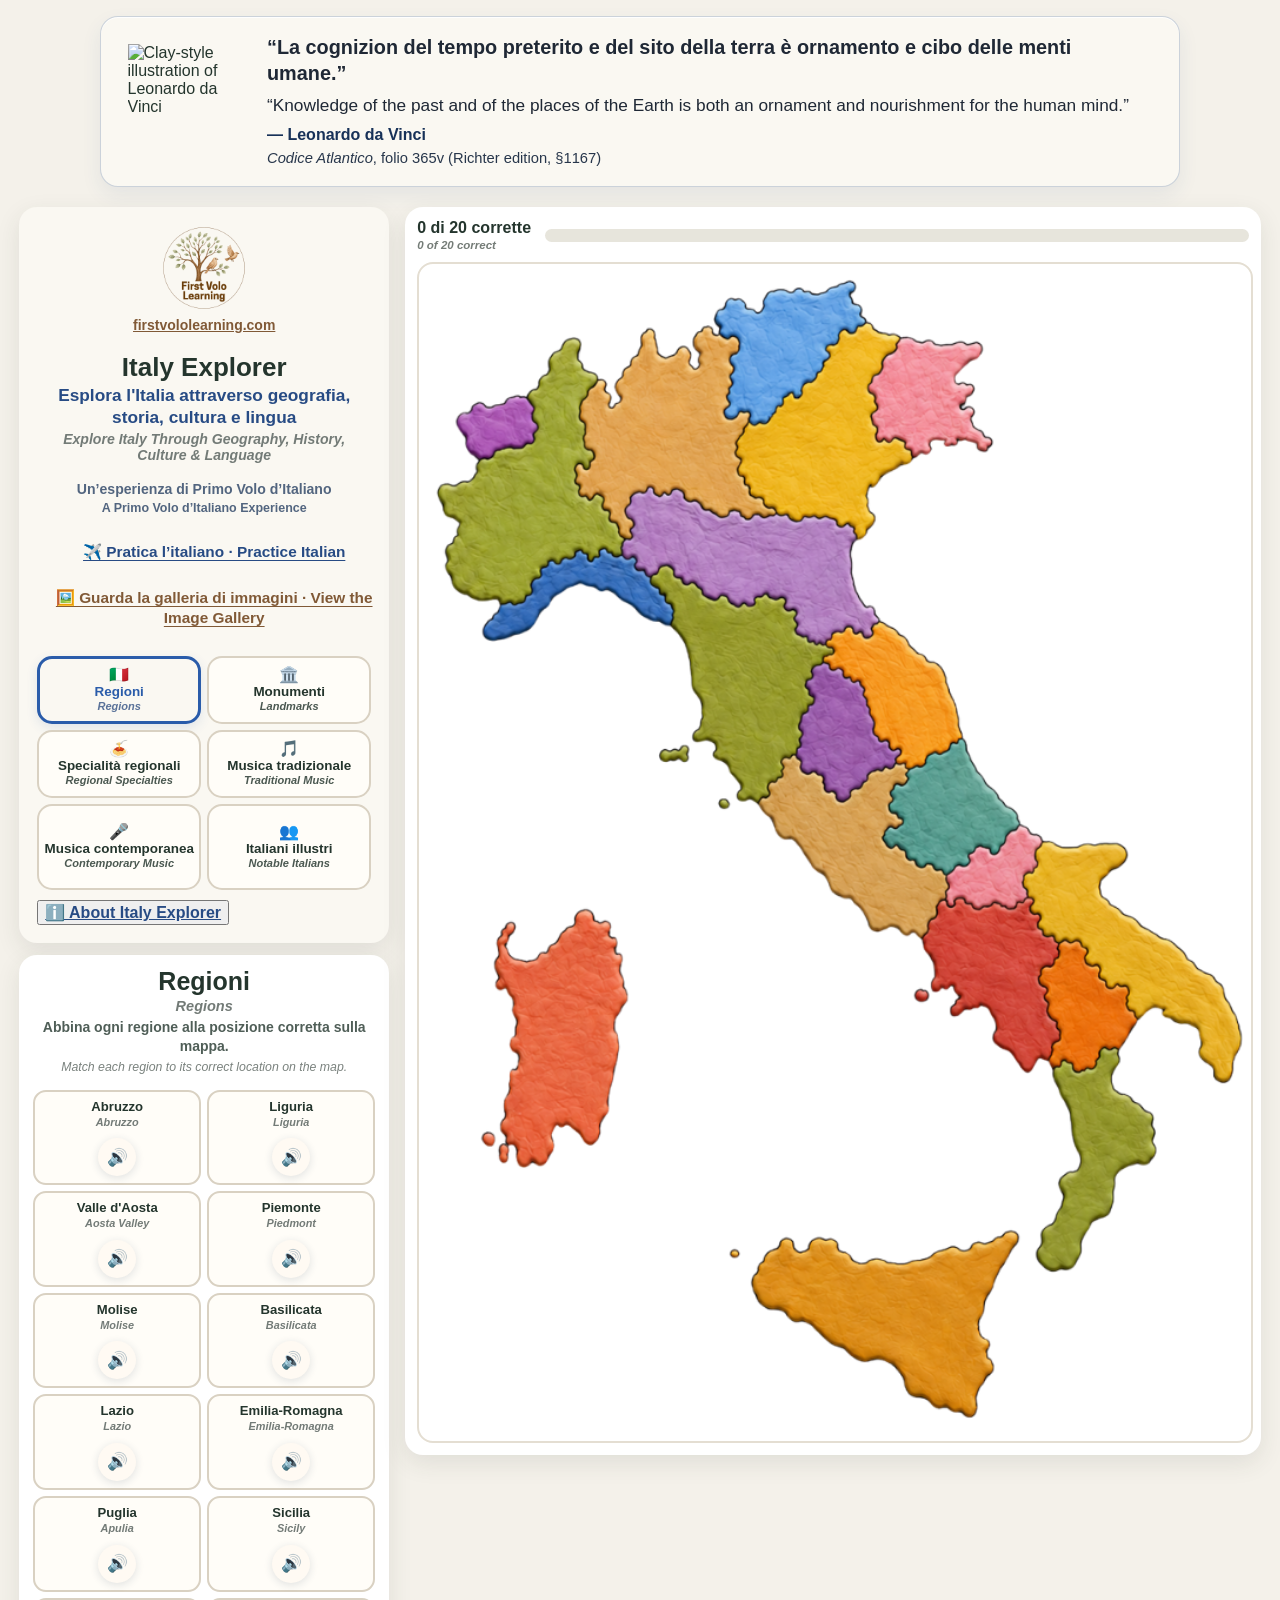
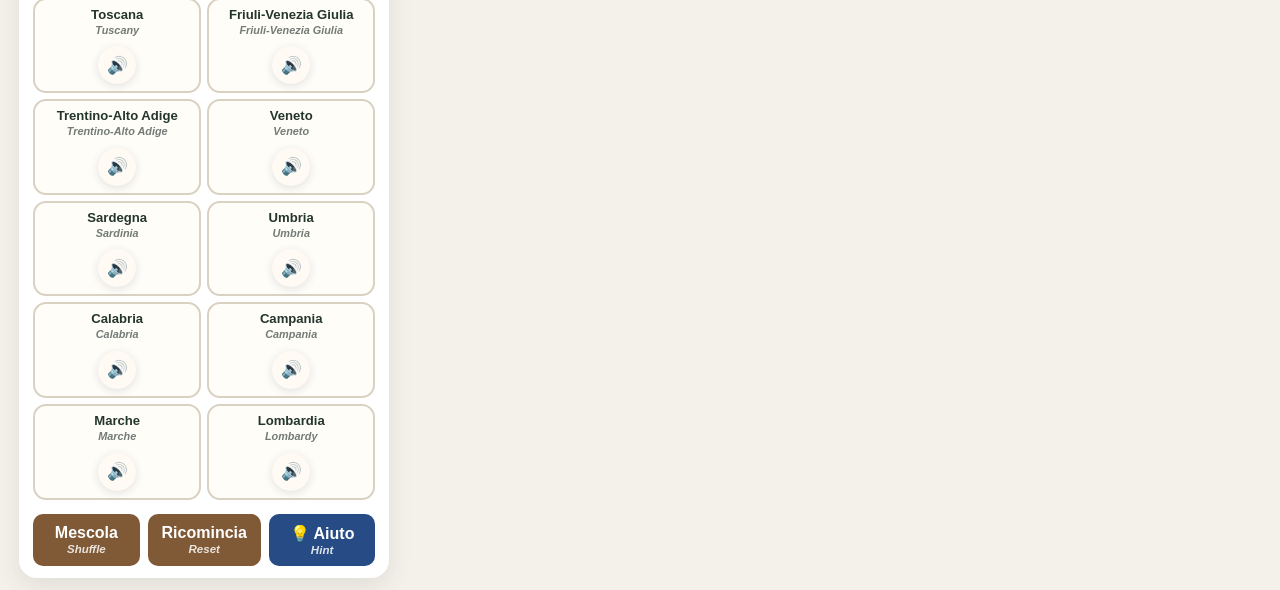
==== commit 6bac7cd7: "Update Primo Volo learning hub link" ====
--- a/index.html
+++ b/index.html
@@ -112,7 +112,7 @@
 
   <a
     class="companion-site-link"
-    href="https://firstvololearning-ctrl.github.io/Primo-Volo-Activity-Center/"
+    href="https://firstvololearning-ctrl.github.io/Primo-Volo-Italian-Learning-Hub/"
   >
     ✈️ Pratica l’italiano · Practice Italian
   </a>
